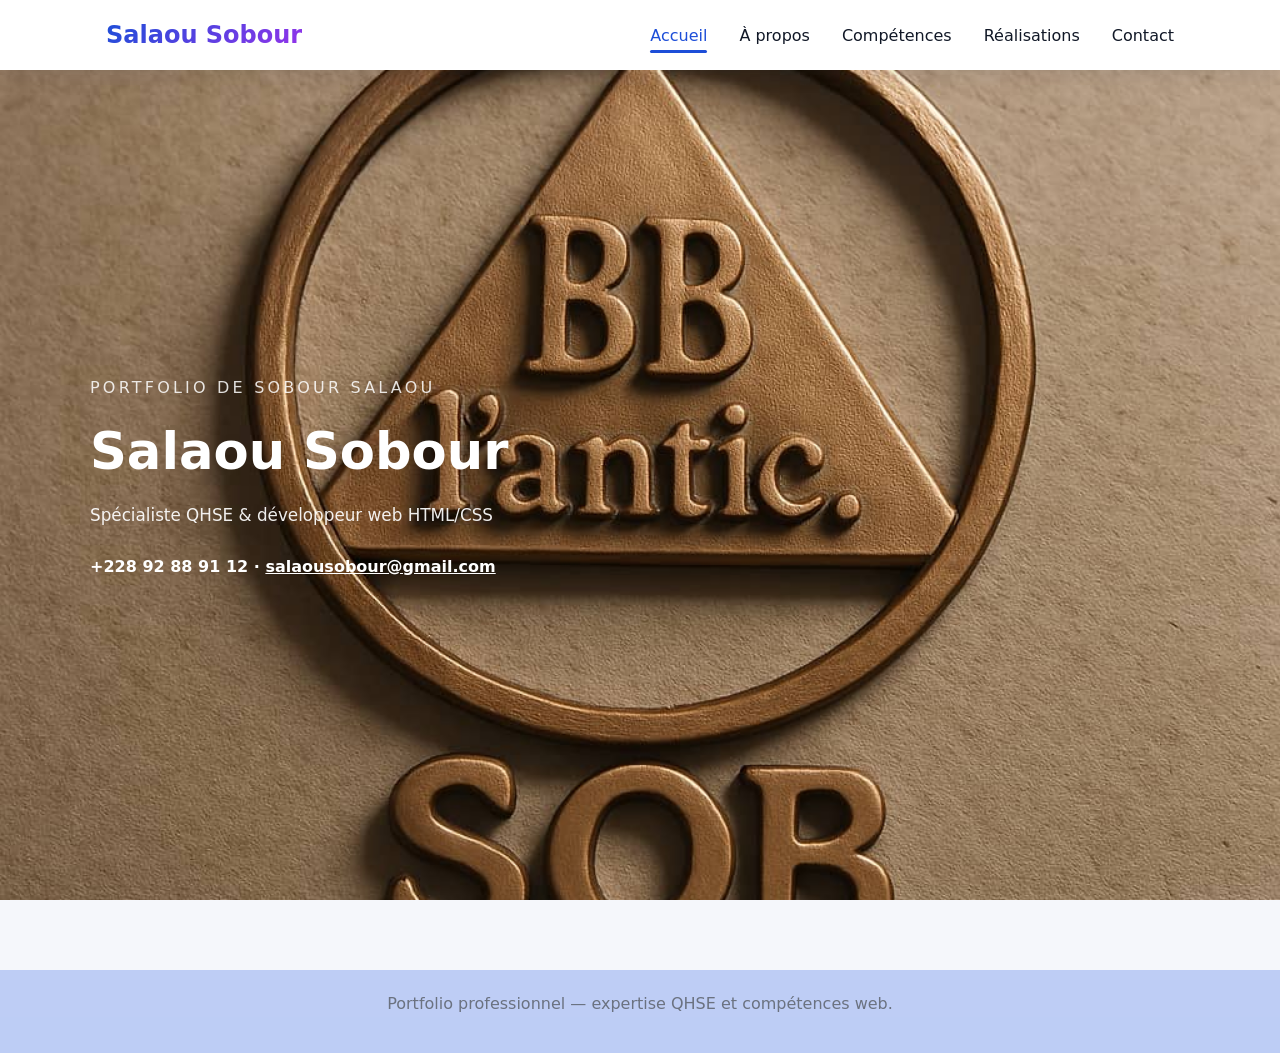
==== index.html @ 7a270313 "Add files via upload" ====
﻿<!DOCTYPE html>
<html lang="fr">
<head>
    <meta charset="UTF-8">
    <meta name="viewport" content="width=device-width, initial-scale=1.0">
    <title>Portfolio de Salaou Sobour</title>
    <link rel="stylesheet" href="styles.css">
</head>
<body>
    <nav class="navbar">
        <div class="nav-container">
            <div class="logo">Salaou Sobour</div>
            <button class="menu-toggle" id="menuToggle">
                <span></span>
                <span></span>
                <span></span>
            </button>
            <ul class="nav-menu" id="navMenu">
                <li><a href="#" data-page="home" class="nav-link active">Accueil</a></li>
                <li><a href="#" data-page="about" class="nav-link">À propos</a></li>
                <li><a href="#" data-page="skills" class="nav-link">Compétences</a></li>
                <li><a href="#" data-page="projects" class="nav-link">Réalisations</a></li>
                <li><a href="#" data-page="contact" class="nav-link">Contact</a></li>
            </ul>
        </div>
    </nav>

    <div class="pages-container">
        <!-- Page Accueil -->
        <div class="page active" id="home-page">
            <header class="hero">
                <div class="container">
                    <p class="eyebrow">Portfolio de sobour salaou</p>
                    <h1>Salaou Sobour</h1>
                    <p class="subtitle">Spécialiste QHSE & développeur web HTML/CSS</p>
                    <p class="contact">+228 92 88 91 12 · <a href="mailto:salaousobour@gmail.com">salaousobour@gmail.com</a></p>
                </div>
            </header>
        </div>

        <!-- Page À propos -->
        <div class="page" id="about-page">
            <div class="container page-content">
                <h2>À propos</h2>
                <p>Professionnel orienté QHSE avec une expertise en systèmes de management ISO 9001, 14001 et 45001, et des compétences en création de pages web en HTML/CSS. Je propose des solutions claires pour la gestion des risques, la sensibilisation et l'amélioration continue.</p>
            </div>
        </div>

        <!-- Page Compétences -->
        <div class="page" id="skills-page">
            <div class="container page-content">
                <h2>Compétences clés</h2>
            <div class="grid">
                <div class="card">
                    <h3>QHSE</h3>
                    <ul>
                        <li>Analyse des risques professionnels</li>
                        <li>Systèmes de management QHSE</li>
                        <li>Sensibilisation et formation</li>
                        <li>Amélioration continue (PDCA)</li>
                    </ul>
                </div>
                <div class="card">
                    <h3>Normes ISO</h3>
                    <ul>
                        <li>ISO 9001</li>
                        <li>ISO 14001</li>
                        <li>ISO 45001</li>
                    </ul>
                </div>
                <div class="card">
                    <h3>Technique</h3>
                    <ul>
                        <li>HTML et CSS</li>
                        <li>Microsoft Word, Excel, PowerPoint</li>
                        <li>RStudio</li>
                    </ul>
                </div>
            </div>
            </div>
        </div>

        <!-- Page Réalisations -->
        <div class="page" id="projects-page">
            <div class="container page-content">
                <h2>Réalisations</h2>
            <div class="project">
                <h3>Étude d'analyse des risques QHSE</h3>
                <p>Identification et évaluation des risques professionnels pour renforcer la prévention et améliorer la sécurité en entreprise.</p>
            </div>
            <div class="project">
                <h3>Démarche d'amélioration continue</h3>
                <p>Participation à la mise en œuvre du cycle PDCA pour suivre les actions correctives et optimiser les processus QHSE.</p>
            </div>
            <div class="project">
                <h3>Présentation professionnelle</h3>
                <p>Création d'un support visuel structuré et professionnel pour des rapports QHSE, des bilans et des études de conformité.</p>
            </div>
            </div>
        </div>

        <!-- Page Contact -->
        <div class="page" id="contact-page">
            <div class="container page-content">
                <h2>Contact</h2>
                <p>Disponible pour des missions QHSE, des projets web, des recrutements ou des collaborations freelance.</p>
                <div class="contact-card">
                    <p><strong>Téléphone :</strong> <a href="tel:+22892889112">+228 92 88 91 12</a></p>
                    <p><strong>Email :</strong> <a href="mailto:salaousobour@gmail.com">salaousobour@gmail.com</a></p>
                </div>
            </div>
        </div>
    </div>

    <footer class="footer">
        <p>Portfolio professionnel — expertise QHSE et compétences web.</p>
    </footer>
    
    <script src="spript.js"></script>
</body>
</html>
---- styles.css ----
﻿:root {
    color-scheme: light;
    font-family: Inter, system-ui, -apple-system, BlinkMacSystemFont, "Segoe UI", sans-serif;
    background: #f5f7fb;
    color: #1f2937;
}
* {
    box-sizing: border-box;
}
body {
    margin: 0;
    line-height: 1.6;
    padding-top: 70px;
}
body, button, input, textarea {
    font: inherit;
}
.container {
    width: min(1100px, calc(100% - 2rem));
    margin: 0 auto;
    padding: 2rem 0;
}
/* Navbar */
.navbar {
    position: fixed;
    top: 0;
    left: 0;
    right: 0;
    background: white;
    box-shadow: 0 4px 20px rgba(15, 23, 42, 0.1);
    z-index: 1000;
    height: 70px;
}
.nav-container {
    display: flex;
    justify-content: space-between;
    align-items: center;
    height: 100%;
    width: min(1100px, calc(100% - 2rem));
    margin: 0 auto;
    padding: 0 1rem;
}
.logo {
    font-size: 1.5rem;
    font-weight: 700;
    background: linear-gradient(135deg, #1d4ed8 0%, #9333ea 100%);
    -webkit-background-clip: text;
    background-clip: text;
    -webkit-text-fill-color: transparent;
    cursor: pointer;
}
.nav-menu {
    display: flex;
    list-style: none;
    gap: 2rem;
    margin: 0;
    padding: 0;
}
.nav-link {
    text-decoration: none;
    color: #111827;
    font-weight: 500;
    transition: color 0.3s ease;
    position: relative;
}
.nav-link:hover,
.nav-link.active {
    color: #1d4ed8;
}
.nav-link.active::after {
    content: '';
    position: absolute;
    bottom: -8px;
    left: 0;
    right: 0;
    height: 3px;
    background: #1d4ed8;
    border-radius: 2px;
}
.menu-toggle {
    display: none;
    flex-direction: column;
    background: none;
    border: none;
    cursor: pointer;
    padding: 0;
    gap: 5px;
}
.menu-toggle span {
    width: 25px;
    height: 3px;
    background: #111827;
    border-radius: 2px;
    transition: 0.3s;
}
/* Pages Container */
.pages-container {
    position: relative;
    min-height: 100vh;
}
.page {
    display: none;
    opacity: 0;
    animation: fadeIn 0.6s ease-in-out;
}
.page.active {
    display: block;
    opacity: 1;
}
@keyframes fadeIn {
    from {
        opacity: 0;
        transform: translateY(20px);
    }
    to {
        opacity: 1;
        transform: translateY(0);
    }
}
.page-content {
    padding: 3rem 0;
}
.hero {
    color: white;
    padding: 4rem 0;
    min-height: calc(100vh - 70px);
    display: flex;
    align-items: center;
    background-image: url(img/logo\ 3d\ of\ sob.jpg);
    background-size: cover;
    background-position: center;
}
.hero .container {
    display: grid;
    gap: 1rem;
}
.eyebrow {
    text-transform: uppercase;
    letter-spacing: 0.2em;
    opacity: 0.85;
    margin: 0;
}
h1 {
    margin: 0.5rem 0;
    font-size: clamp(2.5rem, 4vw, 4rem);
}
.subtitle {
    max-width: 720px;
    margin: 0;
    font-size: 1.05rem;
    opacity: 0.92;
}
.contact {
    margin-top: 1rem;
    font-weight: 600;
}
a {
    color: inherit;
    text-decoration: underline;
}
section {
    margin-bottom: 3rem;
}
h2 {
    margin-bottom: 1rem;
    font-size: 1.8rem;
    color: #111827;
}
p {
    margin: 0 0 1rem;
}
.grid {
    display: grid;
    gap: 1.5rem;
    grid-template-columns: repeat(auto-fit, minmax(240px, 1fr));
}
.card, .project, .contact-card {
    background:linear-gradient(135deg, #1d4ed8 0%, #9333ea 100%);
    border-radius: 20px;
    padding: 1.6rem;
    box-shadow: 0 18px 50px rgba(15, 23, 42, 0.08);
}
.card h3, .project h3 {
    margin-top: 0;
    margin-bottom: 0.75rem;
    color: #111827;
}
.card ul {
    padding-left: 1.2rem;
    margin: 0;
}
.card li {
    margin-bottom: 0.7rem;
}
.project p {
    margin: 0;
}
.contact-card p {
    margin: 0.5rem 0;
}
.footer {
    padding: 1.5rem 0;
    text-align: center;
    color: #6b7280;
    background-color: #7e9cee77;
}
/* Responsive Menu */
@media (max-width: 720px) {
    .menu-toggle {
        display: flex;
    }
    .nav-menu {
        position: absolute;
        top: 70px;
        left: 0;
        right: 0;
        flex-direction: column;
        background: white;
        gap: 0;
        max-height: 0;
        overflow: hidden;
        transition: max-height 0.3s ease;
    }
    .nav-menu.active {
        max-height: 300px;
        box-shadow: 0 8px 20px rgba(15, 23, 42, 0.1);
    }
    .nav-menu li {
        border-bottom: 1px solid #f0f0f0;
    }
    .nav-menu li:last-child {
        border-bottom: none;
    }
    .nav-link {
        display: block;
        padding: 1rem;
    }
    .nav-link.active::after {
        bottom: 0;
    }
    .menu-toggle.active span:nth-child(1) {
        transform: rotate(45deg) translateY(12px);
    }
    .menu-toggle.active span:nth-child(2) {
        opacity: 0;
    }
    .menu-toggle.active span:nth-child(3) {
        transform: rotate(-45deg) translateY(-12px);
    }
    .hero {
        padding: 3rem 0;
    }
    .container {
        padding: 1.5rem 0;
    }
}
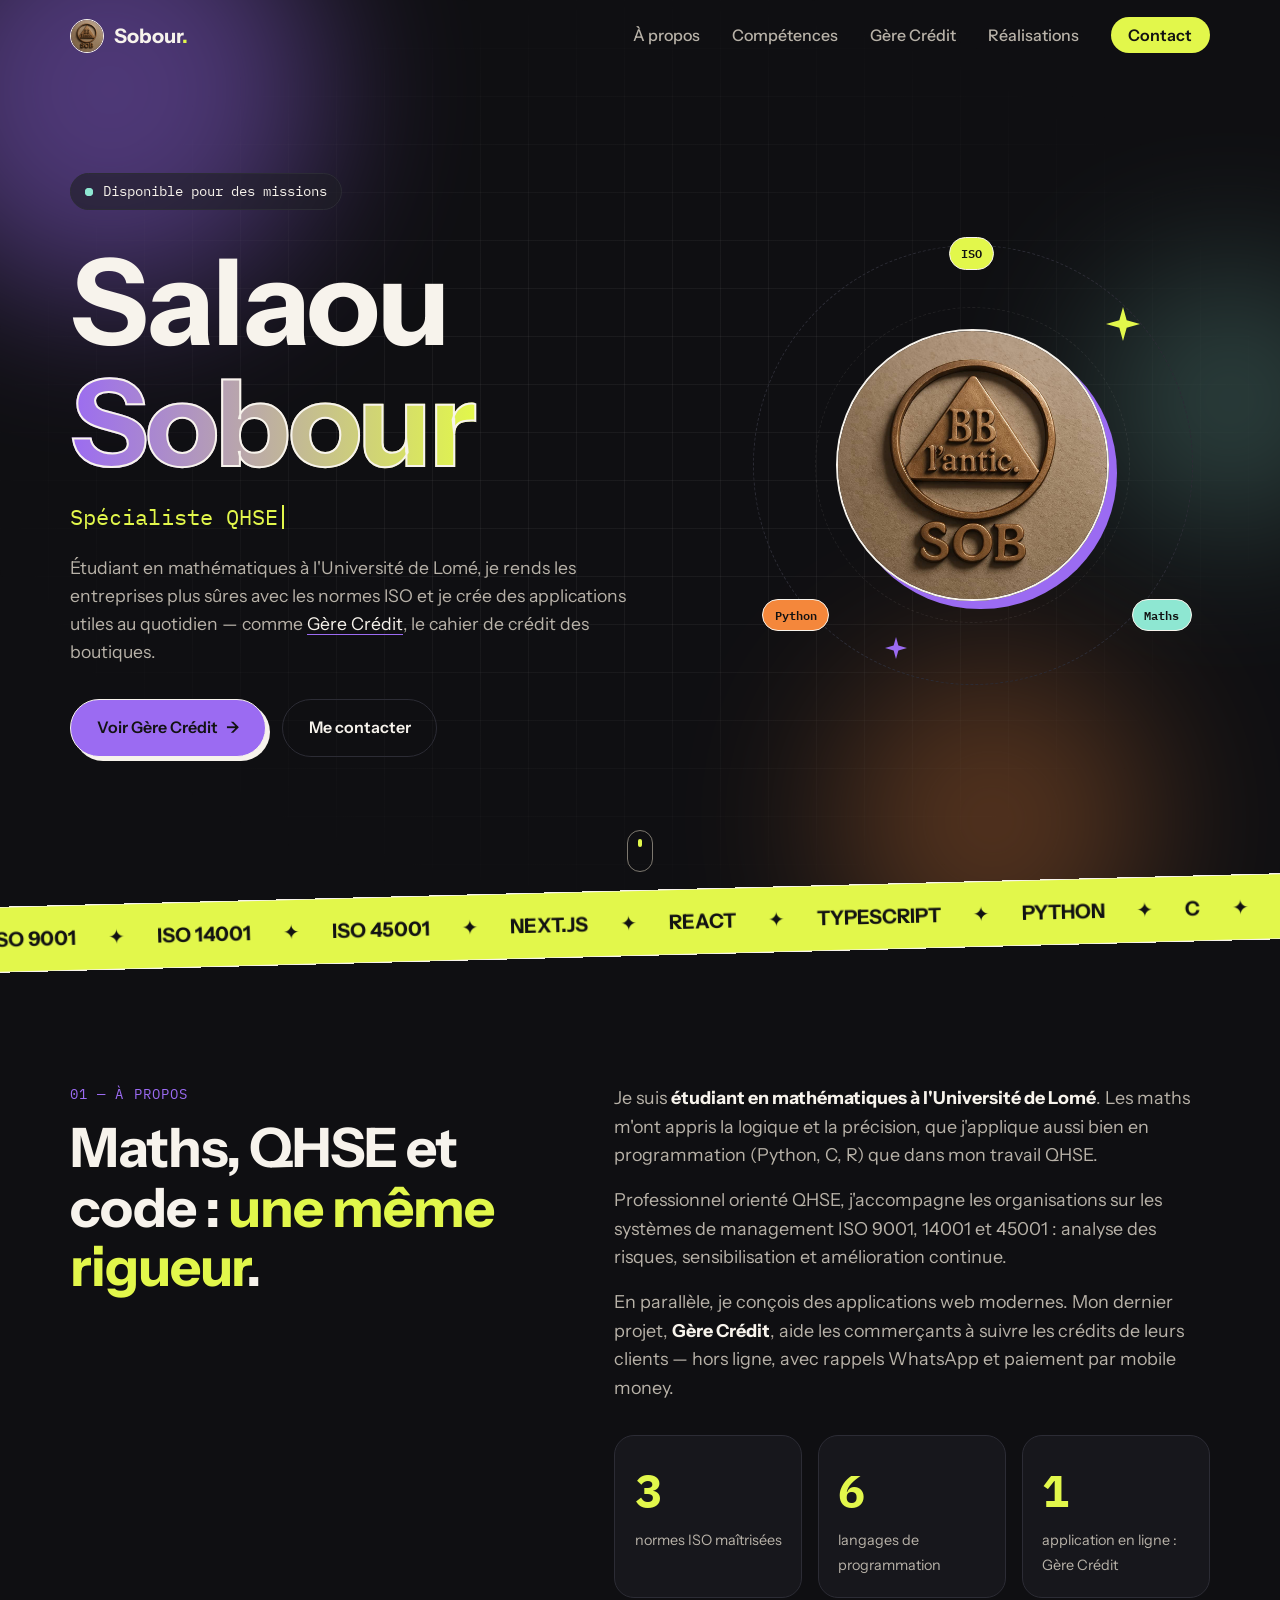
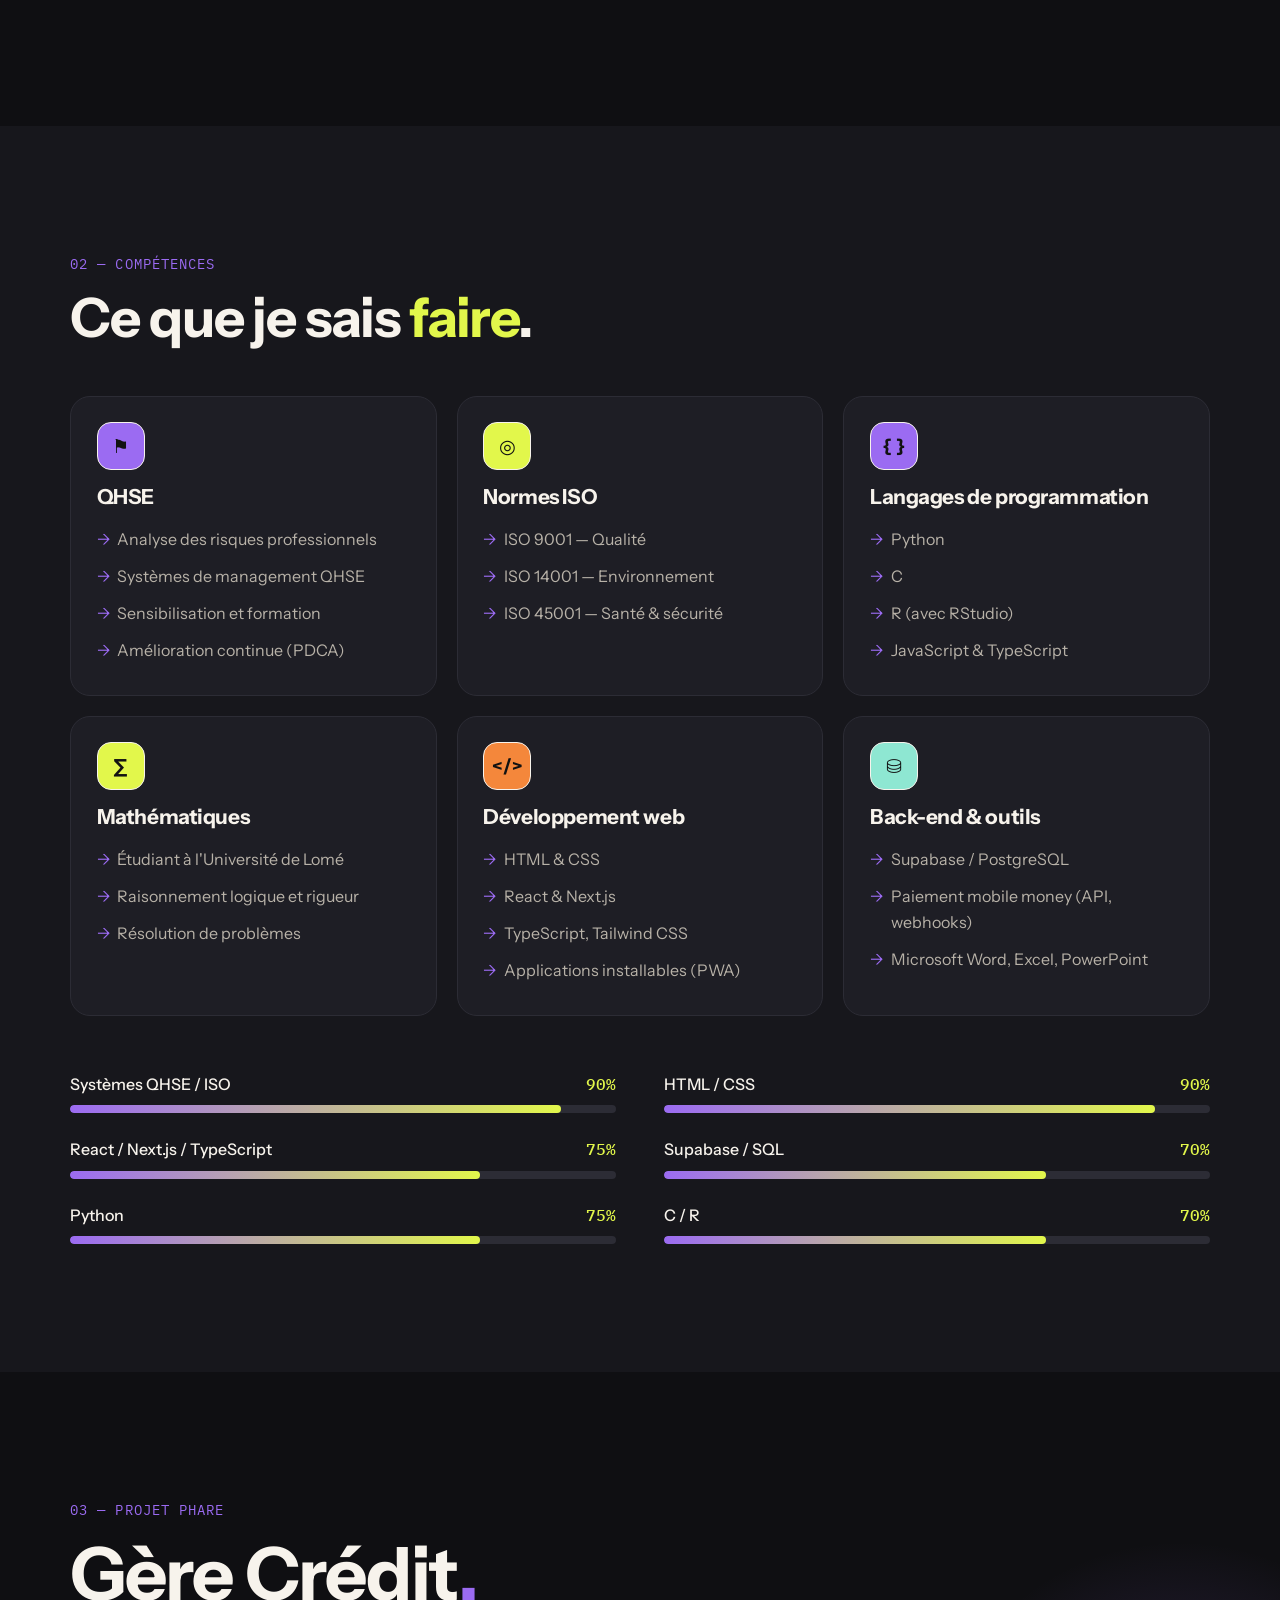
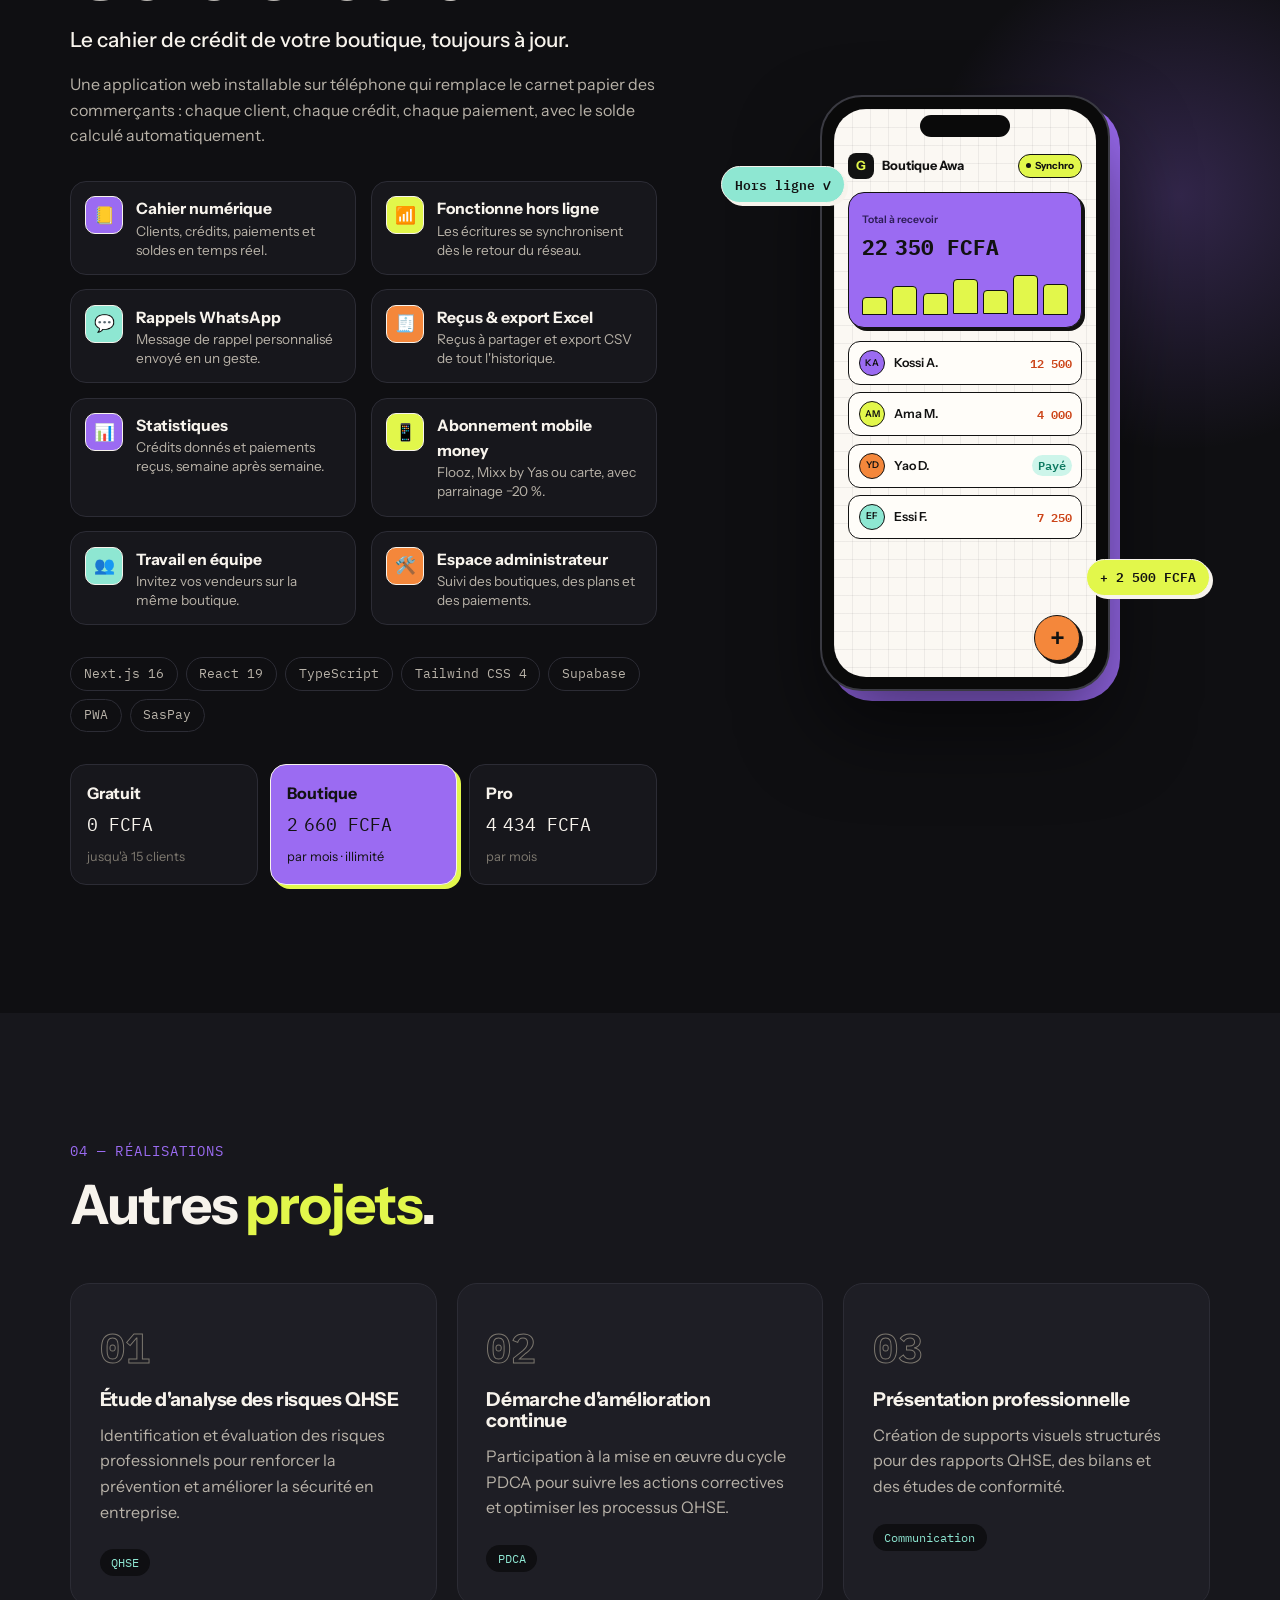
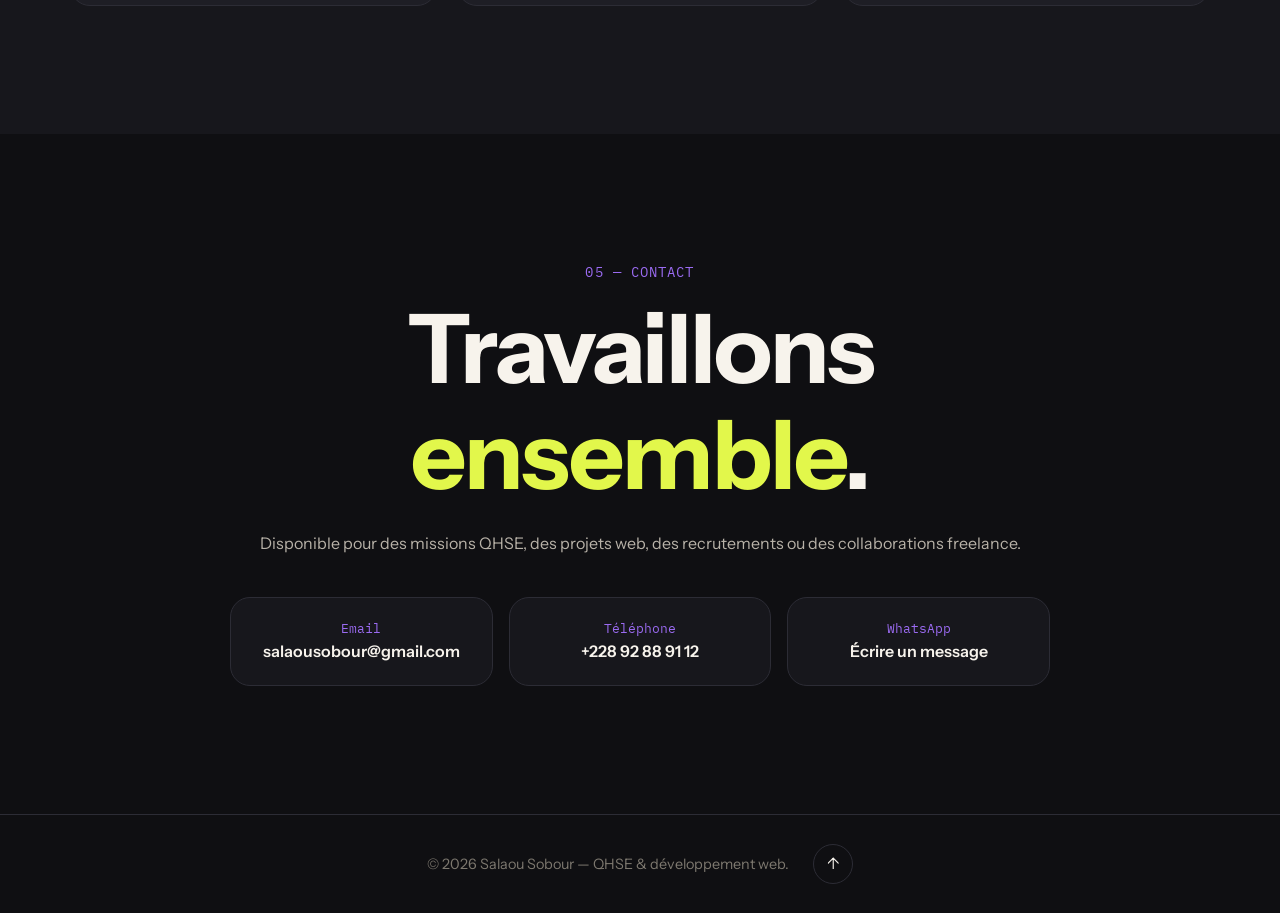
==== commit 85ecc4a5: "Nouveau portfolio animé : Gère Crédit, Python, C, R et études de mathématiques Co-Authored-By: Claud" ====
--- a/index.html
+++ b/index.html
@@ -1,121 +1,330 @@
-﻿<!DOCTYPE html>
+<!DOCTYPE html>
 <html lang="fr">
 <head>
-    <meta charset="UTF-8">
-    <meta name="viewport" content="width=device-width, initial-scale=1.0">
-    <title>Portfolio de Salaou Sobour</title>
-    <link rel="stylesheet" href="styles.css">
+  <meta charset="UTF-8">
+  <meta name="viewport" content="width=device-width, initial-scale=1.0">
+  <title>Salaou Sobour — QHSE & Développeur web</title>
+  <meta name="description" content="Portfolio de Salaou Sobour : étudiant en mathématiques à l'Université de Lomé, spécialiste QHSE et développeur (Python, C, R, web). Créateur de Gère Crédit, le cahier de crédit des boutiques.">
+  <meta name="theme-color" content="#121212">
+  <link rel="icon" href="img/logo-sob.jpg">
+  <link rel="preconnect" href="https://fonts.googleapis.com">
+  <link rel="preconnect" href="https://fonts.gstatic.com" crossorigin>
+  <link href="https://fonts.googleapis.com/css2?family=IBM+Plex+Mono:wght@400;500;600&family=Instrument+Sans:wght@400;500;600;700&display=swap" rel="stylesheet">
+  <link rel="stylesheet" href="styles.css">
 </head>
 <body>
-    <nav class="navbar">
-        <div class="nav-container">
-            <div class="logo">Salaou Sobour</div>
-            <button class="menu-toggle" id="menuToggle">
-                <span></span>
-                <span></span>
-                <span></span>
-            </button>
-            <ul class="nav-menu" id="navMenu">
-                <li><a href="#" data-page="home" class="nav-link active">Accueil</a></li>
-                <li><a href="#" data-page="about" class="nav-link">À propos</a></li>
-                <li><a href="#" data-page="skills" class="nav-link">Compétences</a></li>
-                <li><a href="#" data-page="projects" class="nav-link">Réalisations</a></li>
-                <li><a href="#" data-page="contact" class="nav-link">Contact</a></li>
-            </ul>
-        </div>
-    </nav>
-
-    <div class="pages-container">
-        <!-- Page Accueil -->
-        <div class="page active" id="home-page">
-            <header class="hero">
-                <div class="container">
-                    <p class="eyebrow">Portfolio de sobour salaou</p>
-                    <h1>Salaou Sobour</h1>
-                    <p class="subtitle">Spécialiste QHSE & développeur web HTML/CSS</p>
-                    <p class="contact">+228 92 88 91 12 · <a href="mailto:salaousobour@gmail.com">salaousobour@gmail.com</a></p>
+  <!-- Barre de progression de lecture -->
+  <div class="progress" id="progress"></div>
+  <!-- Halo qui suit la souris -->
+  <div class="cursor-glow" id="cursorGlow" aria-hidden="true"></div>
+
+  <nav class="navbar" id="navbar">
+    <div class="nav-container">
+      <a href="#accueil" class="logo">
+        <img src="img/logo-sob.jpg" alt="" width="34" height="34">
+        <span>Sobour<b>.</b></span>
+      </a>
+      <button class="menu-toggle" id="menuToggle" aria-label="Ouvrir le menu" aria-expanded="false">
+        <span></span><span></span><span></span>
+      </button>
+      <ul class="nav-menu" id="navMenu">
+        <li><a href="#apropos" class="nav-link">À propos</a></li>
+        <li><a href="#competences" class="nav-link">Compétences</a></li>
+        <li><a href="#gere-credit" class="nav-link">Gère Crédit</a></li>
+        <li><a href="#realisations" class="nav-link">Réalisations</a></li>
+        <li><a href="#contact" class="nav-link nav-cta">Contact</a></li>
+      </ul>
+    </div>
+  </nav>
+
+  <main>
+    <!-- ACCUEIL -->
+    <header class="hero" id="accueil">
+      <div class="blob blob-1" aria-hidden="true"></div>
+      <div class="blob blob-2" aria-hidden="true"></div>
+      <div class="blob blob-3" aria-hidden="true"></div>
+      <div class="grid-bg" aria-hidden="true"></div>
+
+      <div class="container hero-inner">
+        <div class="hero-text">
+          <p class="eyebrow reveal"><span class="dot"></span> Disponible pour des missions</p>
+          <h1 class="hero-title">
+            <span class="line"><span>Salaou</span></span>
+            <span class="line"><span class="outline">Sobour</span></span>
+          </h1>
+          <p class="hero-role reveal" style="--d: .5s">
+            <span class="typed" id="typed" aria-live="polite">Spécialiste QHSE</span><span class="caret" aria-hidden="true"></span>
+          </p>
+          <p class="hero-desc reveal" style="--d: .65s">
+            Étudiant en mathématiques à l'Université de Lomé, je rends les entreprises plus sûres avec les normes ISO
+            et je crée des applications utiles au quotidien — comme <a href="#gere-credit">Gère Crédit</a>, le cahier de crédit des boutiques.
+          </p>
+          <div class="hero-actions reveal" style="--d: .8s">
+            <a href="#gere-credit" class="btn btn-primary magnetic">Voir Gère Crédit <span aria-hidden="true">→</span></a>
+            <a href="#contact" class="btn btn-ghost magnetic">Me contacter</a>
+          </div>
+        </div>
+
+        <div class="hero-visual reveal" style="--d: .4s">
+          <div class="orbit" aria-hidden="true">
+            <span class="planet p1">ISO</span>
+            <span class="planet p2">Python</span>
+            <span class="planet p3">Maths</span>
+          </div>
+          <img class="avatar" src="img/logo-sob.jpg" alt="Logo SOB" width="260" height="260">
+          <svg class="star star-a" viewBox="0 0 24 24" aria-hidden="true"><path d="M12 0l2.6 9.4L24 12l-9.4 2.6L12 24l-2.6-9.4L0 12l9.4-2.6z"/></svg>
+          <svg class="star star-b" viewBox="0 0 24 24" aria-hidden="true"><path d="M12 0l2.6 9.4L24 12l-9.4 2.6L12 24l-2.6-9.4L0 12l9.4-2.6z"/></svg>
+        </div>
+      </div>
+
+      <a href="#apropos" class="scroll-hint" aria-label="Défiler vers le bas"><span></span></a>
+    </header>
+
+    <!-- BANDEAU DÉFILANT -->
+    <div class="marquee" aria-hidden="true">
+      <div class="marquee-track">
+        <span>ISO 9001</span><span>✦</span><span>ISO 14001</span><span>✦</span><span>ISO 45001</span><span>✦</span>
+        <span>Next.js</span><span>✦</span><span>React</span><span>✦</span><span>TypeScript</span><span>✦</span>
+        <span>Python</span><span>✦</span><span>C</span><span>✦</span><span>R</span><span>✦</span><span>Supabase</span><span>✦</span><span>Mathématiques</span><span>✦</span><span>PDCA</span><span>✦</span>
+        <span>ISO 9001</span><span>✦</span><span>ISO 14001</span><span>✦</span><span>ISO 45001</span><span>✦</span>
+        <span>Next.js</span><span>✦</span><span>React</span><span>✦</span><span>TypeScript</span><span>✦</span>
+        <span>Python</span><span>✦</span><span>C</span><span>✦</span><span>R</span><span>✦</span><span>Supabase</span><span>✦</span><span>Mathématiques</span><span>✦</span><span>PDCA</span><span>✦</span>
+      </div>
+    </div>
+
+    <!-- À PROPOS -->
+    <section class="section" id="apropos">
+      <div class="container about">
+        <div class="section-head reveal">
+          <p class="kicker">01 — À propos</p>
+          <h2>Maths, QHSE et code : <em>une même rigueur</em>.</h2>
+        </div>
+        <div class="about-body">
+          <p class="reveal">
+            Je suis <strong>étudiant en mathématiques à l'Université de Lomé</strong>. Les maths m'ont appris
+            la logique et la précision, que j'applique aussi bien en programmation (Python, C, R) que dans mon travail QHSE.
+          </p>
+          <p class="reveal" style="--d: .05s">
+            Professionnel orienté QHSE, j'accompagne les organisations sur les systèmes de management
+            ISO 9001, 14001 et 45001 : analyse des risques, sensibilisation et amélioration continue.
+          </p>
+          <p class="reveal" style="--d: .1s">
+            En parallèle, je conçois des applications web modernes. Mon dernier projet,
+            <strong>Gère Crédit</strong>, aide les commerçants à suivre les crédits de leurs clients
+            — hors ligne, avec rappels WhatsApp et paiement par mobile money.
+          </p>
+          <div class="stats">
+            <div class="stat reveal"><span class="stat-num" data-count="3">0</span><span class="stat-label">normes ISO maîtrisées</span></div>
+            <div class="stat reveal" style="--d: .1s"><span class="stat-num" data-count="6">0</span><span class="stat-label">langages de programmation</span></div>
+            <div class="stat reveal" style="--d: .2s"><span class="stat-num" data-count="1">0</span><span class="stat-label">application en ligne : Gère Crédit</span></div>
+          </div>
+        </div>
+      </div>
+    </section>
+
+    <!-- COMPÉTENCES -->
+    <section class="section section-alt" id="competences">
+      <div class="container">
+        <div class="section-head reveal">
+          <p class="kicker">02 — Compétences</p>
+          <h2>Ce que je sais <em>faire</em>.</h2>
+        </div>
+
+        <div class="skills-grid">
+          <article class="card tilt reveal">
+            <div class="card-icon c-violet">⚑</div>
+            <h3>QHSE</h3>
+            <ul>
+              <li>Analyse des risques professionnels</li>
+              <li>Systèmes de management QHSE</li>
+              <li>Sensibilisation et formation</li>
+              <li>Amélioration continue (PDCA)</li>
+            </ul>
+          </article>
+          <article class="card tilt reveal" style="--d: .1s">
+            <div class="card-icon c-lime">◎</div>
+            <h3>Normes ISO</h3>
+            <ul>
+              <li>ISO 9001 — Qualité</li>
+              <li>ISO 14001 — Environnement</li>
+              <li>ISO 45001 — Santé &amp; sécurité</li>
+            </ul>
+          </article>
+          <article class="card tilt reveal" style="--d: .2s">
+            <div class="card-icon c-violet">{ }</div>
+            <h3>Langages de programmation</h3>
+            <ul>
+              <li>Python</li>
+              <li>C</li>
+              <li>R (avec RStudio)</li>
+              <li>JavaScript &amp; TypeScript</li>
+            </ul>
+          </article>
+          <article class="card tilt reveal" style="--d: .3s">
+            <div class="card-icon c-lime">∑</div>
+            <h3>Mathématiques</h3>
+            <ul>
+              <li>Étudiant à l'Université de Lomé</li>
+              <li>Raisonnement logique et rigueur</li>
+              <li>Résolution de problèmes</li>
+            </ul>
+          </article>
+          <article class="card tilt reveal">
+            <div class="card-icon c-orange">&lt;/&gt;</div>
+            <h3>Développement web</h3>
+            <ul>
+              <li>HTML &amp; CSS</li>
+              <li>React &amp; Next.js</li>
+              <li>TypeScript, Tailwind CSS</li>
+              <li>Applications installables (PWA)</li>
+            </ul>
+          </article>
+          <article class="card tilt reveal" style="--d: .1s">
+            <div class="card-icon c-mint">⛁</div>
+            <h3>Back-end &amp; outils</h3>
+            <ul>
+              <li>Supabase / PostgreSQL</li>
+              <li>Paiement mobile money (API, webhooks)</li>
+              <li>Microsoft Word, Excel, PowerPoint</li>
+            </ul>
+          </article>
+        </div>
+
+        <div class="bars">
+          <div class="bar reveal"><div class="bar-top"><span>Systèmes QHSE / ISO</span><span>90%</span></div><div class="bar-track"><div class="bar-fill" style="--v: 90%"></div></div></div>
+          <div class="bar reveal"><div class="bar-top"><span>HTML / CSS</span><span>90%</span></div><div class="bar-track"><div class="bar-fill" style="--v: 90%"></div></div></div>
+          <div class="bar reveal"><div class="bar-top"><span>React / Next.js / TypeScript</span><span>75%</span></div><div class="bar-track"><div class="bar-fill" style="--v: 75%"></div></div></div>
+          <div class="bar reveal"><div class="bar-top"><span>Supabase / SQL</span><span>70%</span></div><div class="bar-track"><div class="bar-fill" style="--v: 70%"></div></div></div>
+          <div class="bar reveal"><div class="bar-top"><span>Python</span><span>75%</span></div><div class="bar-track"><div class="bar-fill" style="--v: 75%"></div></div></div>
+          <div class="bar reveal"><div class="bar-top"><span>C / R</span><span>70%</span></div><div class="bar-track"><div class="bar-fill" style="--v: 70%"></div></div></div>
+        </div>
+      </div>
+    </section>
+
+    <!-- GÈRE CRÉDIT -->
+    <section class="section gc" id="gere-credit">
+      <div class="container gc-inner">
+        <div class="gc-text">
+          <p class="kicker reveal">03 — Projet phare</p>
+          <h2 class="reveal">Gère Crédit<span class="gc-dot">.</span></h2>
+          <p class="gc-tagline reveal">Le cahier de crédit de votre boutique, toujours à jour.</p>
+          <p class="reveal">
+            Une application web installable sur téléphone qui remplace le carnet papier des commerçants :
+            chaque client, chaque crédit, chaque paiement, avec le solde calculé automatiquement.
+          </p>
+
+          <ul class="features">
+            <li class="feature reveal"><span class="f-ic c-violet">📒</span><div><b>Cahier numérique</b><small>Clients, crédits, paiements et soldes en temps réel.</small></div></li>
+            <li class="feature reveal" style="--d: .05s"><span class="f-ic c-lime">📶</span><div><b>Fonctionne hors ligne</b><small>Les écritures se synchronisent dès le retour du réseau.</small></div></li>
+            <li class="feature reveal" style="--d: .1s"><span class="f-ic c-mint">💬</span><div><b>Rappels WhatsApp</b><small>Message de rappel personnalisé envoyé en un geste.</small></div></li>
+            <li class="feature reveal" style="--d: .15s"><span class="f-ic c-orange">🧾</span><div><b>Reçus &amp; export Excel</b><small>Reçus à partager et export CSV de tout l'historique.</small></div></li>
+            <li class="feature reveal" style="--d: .2s"><span class="f-ic c-violet">📊</span><div><b>Statistiques</b><small>Crédits donnés et paiements reçus, semaine après semaine.</small></div></li>
+            <li class="feature reveal" style="--d: .25s"><span class="f-ic c-lime">📱</span><div><b>Abonnement mobile money</b><small>Flooz, Mixx by Yas ou carte, avec parrainage −20 %.</small></div></li>
+            <li class="feature reveal" style="--d: .3s"><span class="f-ic c-mint">👥</span><div><b>Travail en équipe</b><small>Invitez vos vendeurs sur la même boutique.</small></div></li>
+            <li class="feature reveal" style="--d: .35s"><span class="f-ic c-orange">🛠️</span><div><b>Espace administrateur</b><small>Suivi des boutiques, des plans et des paiements.</small></div></li>
+          </ul>
+
+          <div class="stack reveal">
+            <span>Next.js 16</span><span>React 19</span><span>TypeScript</span><span>Tailwind CSS 4</span><span>Supabase</span><span>PWA</span><span>SasPay</span>
+          </div>
+
+          <div class="plans reveal">
+            <div class="plan"><b>Gratuit</b><span>0 FCFA</span><small>jusqu'à 15 clients</small></div>
+            <div class="plan plan-hl"><b>Boutique</b><span><i data-count="3000">0</i> FCFA</span><small>par mois · illimité</small></div>
+            <div class="plan"><b>Pro</b><span><i data-count="5000">0</i> FCFA</span><small>par mois</small></div>
+          </div>
+        </div>
+
+        <!-- Maquette de téléphone animée -->
+        <div class="phone-wrap reveal" style="--d: .2s">
+          <div class="phone tilt">
+            <div class="notch"></div>
+            <div class="screen">
+              <div class="app-head">
+                <span class="app-logo">G</span>
+                <span class="app-title">Boutique Awa</span>
+                <span class="sync"><i></i> Synchro</span>
+              </div>
+              <div class="balance-card">
+                <small>Total à recevoir</small>
+                <strong><span id="phoneTotal">0</span> FCFA</strong>
+                <div class="mini-chart">
+                  <span style="--h: 40%"></span><span style="--h: 65%"></span><span style="--h: 50%"></span>
+                  <span style="--h: 80%"></span><span style="--h: 55%"></span><span style="--h: 90%"></span><span style="--h: 70%"></span>
                 </div>
-            </header>
-        </div>
-
-        <!-- Page À propos -->
-        <div class="page" id="about-page">
-            <div class="container page-content">
-                <h2>À propos</h2>
-                <p>Professionnel orienté QHSE avec une expertise en systèmes de management ISO 9001, 14001 et 45001, et des compétences en création de pages web en HTML/CSS. Je propose des solutions claires pour la gestion des risques, la sensibilisation et l'amélioration continue.</p>
+              </div>
+              <ul class="clients">
+                <li><span class="av" style="--c: var(--violet)">KA</span><span class="nm">Kossi A.</span><span class="amt debt">12 500</span></li>
+                <li><span class="av" style="--c: var(--lime)">AM</span><span class="nm">Ama M.</span><span class="amt debt">4 000</span></li>
+                <li><span class="av" style="--c: var(--orange)">YD</span><span class="nm">Yao D.</span><span class="amt paid">Payé</span></li>
+                <li><span class="av" style="--c: var(--mint)">EF</span><span class="nm">Essi F.</span><span class="amt debt">7 250</span></li>
+              </ul>
+              <div class="toast-wa">💬 Rappel envoyé à Kossi</div>
+              <button class="fab" tabindex="-1" aria-hidden="true">+</button>
             </div>
-        </div>
-
-        <!-- Page Compétences -->
-        <div class="page" id="skills-page">
-            <div class="container page-content">
-                <h2>Compétences clés</h2>
-            <div class="grid">
-                <div class="card">
-                    <h3>QHSE</h3>
-                    <ul>
-                        <li>Analyse des risques professionnels</li>
-                        <li>Systèmes de management QHSE</li>
-                        <li>Sensibilisation et formation</li>
-                        <li>Amélioration continue (PDCA)</li>
-                    </ul>
-                </div>
-                <div class="card">
-                    <h3>Normes ISO</h3>
-                    <ul>
-                        <li>ISO 9001</li>
-                        <li>ISO 14001</li>
-                        <li>ISO 45001</li>
-                    </ul>
-                </div>
-                <div class="card">
-                    <h3>Technique</h3>
-                    <ul>
-                        <li>HTML et CSS</li>
-                        <li>Microsoft Word, Excel, PowerPoint</li>
-                        <li>RStudio</li>
-                    </ul>
-                </div>
-            </div>
-            </div>
-        </div>
-
-        <!-- Page Réalisations -->
-        <div class="page" id="projects-page">
-            <div class="container page-content">
-                <h2>Réalisations</h2>
-            <div class="project">
-                <h3>Étude d'analyse des risques QHSE</h3>
-                <p>Identification et évaluation des risques professionnels pour renforcer la prévention et améliorer la sécurité en entreprise.</p>
-            </div>
-            <div class="project">
-                <h3>Démarche d'amélioration continue</h3>
-                <p>Participation à la mise en œuvre du cycle PDCA pour suivre les actions correctives et optimiser les processus QHSE.</p>
-            </div>
-            <div class="project">
-                <h3>Présentation professionnelle</h3>
-                <p>Création d'un support visuel structuré et professionnel pour des rapports QHSE, des bilans et des études de conformité.</p>
-            </div>
-            </div>
-        </div>
-
-        <!-- Page Contact -->
-        <div class="page" id="contact-page">
-            <div class="container page-content">
-                <h2>Contact</h2>
-                <p>Disponible pour des missions QHSE, des projets web, des recrutements ou des collaborations freelance.</p>
-                <div class="contact-card">
-                    <p><strong>Téléphone :</strong> <a href="tel:+22892889112">+228 92 88 91 12</a></p>
-                    <p><strong>Email :</strong> <a href="mailto:salaousobour@gmail.com">salaousobour@gmail.com</a></p>
-                </div>
-            </div>
-        </div>
-    </div>
-
-    <footer class="footer">
-        <p>Portfolio professionnel — expertise QHSE et compétences web.</p>
-    </footer>
-    
-    <script src="spript.js"></script>
+          </div>
+          <span class="tag tag-1">Hors ligne ✓</span>
+          <span class="tag tag-2">+ 2 500 FCFA</span>
+        </div>
+      </div>
+    </section>
+
+    <!-- RÉALISATIONS -->
+    <section class="section section-alt" id="realisations">
+      <div class="container">
+        <div class="section-head reveal">
+          <p class="kicker">04 — Réalisations</p>
+          <h2>Autres <em>projets</em>.</h2>
+        </div>
+        <div class="projects">
+          <article class="project tilt reveal">
+            <span class="project-num">01</span>
+            <h3>Étude d'analyse des risques QHSE</h3>
+            <p>Identification et évaluation des risques professionnels pour renforcer la prévention et améliorer la sécurité en entreprise.</p>
+            <span class="project-tag">QHSE</span>
+          </article>
+          <article class="project tilt reveal" style="--d: .1s">
+            <span class="project-num">02</span>
+            <h3>Démarche d'amélioration continue</h3>
+            <p>Participation à la mise en œuvre du cycle PDCA pour suivre les actions correctives et optimiser les processus QHSE.</p>
+            <span class="project-tag">PDCA</span>
+          </article>
+          <article class="project tilt reveal" style="--d: .2s">
+            <span class="project-num">03</span>
+            <h3>Présentation professionnelle</h3>
+            <p>Création de supports visuels structurés pour des rapports QHSE, des bilans et des études de conformité.</p>
+            <span class="project-tag">Communication</span>
+          </article>
+        </div>
+      </div>
+    </section>
+
+    <!-- CONTACT -->
+    <section class="section contact" id="contact">
+      <div class="container contact-inner">
+        <p class="kicker reveal">05 — Contact</p>
+        <h2 class="contact-title reveal">Travaillons <em>ensemble</em>.</h2>
+        <p class="reveal">Disponible pour des missions QHSE, des projets web, des recrutements ou des collaborations freelance.</p>
+        <div class="contact-links reveal">
+          <a class="contact-card magnetic" href="mailto:salaousobour@gmail.com">
+            <small>Email</small><span>salaousobour@gmail.com</span>
+          </a>
+          <a class="contact-card magnetic" href="tel:+22892889112">
+            <small>Téléphone</small><span>+228 92 88 91 12</span>
+          </a>
+          <a class="contact-card magnetic" href="https://wa.me/22892889112" target="_blank" rel="noopener">
+            <small>WhatsApp</small><span>Écrire un message</span>
+          </a>
+        </div>
+      </div>
+    </section>
+  </main>
+
+  <footer class="footer">
+    <p>© <span id="year"></span> Salaou Sobour — QHSE &amp; développement web.</p>
+    <a href="#accueil" class="to-top" aria-label="Revenir en haut">↑</a>
+  </footer>
+
+  <script src="script.js"></script>
 </body>
 </html>
--- a/styles.css
+++ b/styles.css
@@ -1,257 +1,507 @@
-﻿:root {
-    color-scheme: light;
-    font-family: Inter, system-ui, -apple-system, BlinkMacSystemFont, "Segoe UI", sans-serif;
-    background: #f5f7fb;
-    color: #1f2937;
-}
-* {
-    box-sizing: border-box;
-}
+/*
+ * Portfolio de Salaou Sobour
+ * Palette reprise de Gère Crédit : violet, citron, orange, menthe,
+ * posés sur un fond encre. Toutes les couleurs passent par ces variables.
+ */
+:root {
+  --bg: #0f0f12;
+  --bg-2: #17171c;
+  --surface: #1e1e25;
+  --ink: #f7f3ec;
+  --ink-2: #b8b2a8;
+  --ink-3: #7d786f;
+  --line: #2c2c35;
+
+  --violet: #9b6bf2;
+  --lime: #e2f74b;
+  --orange: #f4873b;
+  --mint: #8ee7d2;
+  --on-color: #121212;
+
+  --radius: 20px;
+  --ease: cubic-bezier(.2, .8, .2, 1);
+  --font-sans: "Instrument Sans", system-ui, -apple-system, "Segoe UI", sans-serif;
+  --font-mono: "IBM Plex Mono", ui-monospace, monospace;
+  color-scheme: dark;
+}
+
+* { box-sizing: border-box; }
+html { scroll-behavior: smooth; scroll-padding-top: 80px; overflow-x: clip; }
 body {
-    margin: 0;
-    line-height: 1.6;
-    padding-top: 70px;
-}
-body, button, input, textarea {
-    font: inherit;
-}
-.container {
-    width: min(1100px, calc(100% - 2rem));
-    margin: 0 auto;
-    padding: 2rem 0;
-}
-/* Navbar */
+  margin: 0;
+  background: var(--bg);
+  color: var(--ink);
+  font-family: var(--font-sans);
+  line-height: 1.6;
+  -webkit-font-smoothing: antialiased;
+  overflow-x: clip;
+}
+img { max-width: 100%; display: block; }
+a { color: inherit; }
+::selection { background: var(--lime); color: var(--on-color); }
+:focus-visible { outline: 2px solid var(--lime); outline-offset: 3px; border-radius: 6px; }
+
+.container { width: min(1140px, calc(100% - 2rem)); margin: 0 auto; }
+.section { padding: clamp(4.5rem, 10vw, 8rem) 0; position: relative; }
+.section-alt { background: var(--bg-2); }
+
+h1, h2, h3 { line-height: 1.1; letter-spacing: -0.02em; margin: 0; }
+h2 { font-size: clamp(2rem, 5vw, 3.4rem); margin-bottom: 1.5rem; }
+h2 em { font-style: normal; color: var(--lime); }
+p { margin: 0 0 1rem; color: var(--ink-2); }
+.kicker {
+  font-family: var(--font-mono);
+  font-size: .85rem;
+  color: var(--violet);
+  letter-spacing: .08em;
+  text-transform: uppercase;
+  margin-bottom: .75rem;
+}
+.section-head { margin-bottom: 3rem; }
+
+/* ---------- Barre de progression + halo ---------- */
+.progress {
+  position: fixed; top: 0; left: 0; height: 3px; width: 100%;
+  background: linear-gradient(90deg, var(--violet), var(--lime), var(--orange));
+  transform-origin: 0 50%; transform: scaleX(0);
+  z-index: 1100;
+}
+.cursor-glow {
+  position: fixed; top: 0; left: 0; width: 420px; height: 420px;
+  margin: -210px 0 0 -210px;
+  border-radius: 50%;
+  background: radial-gradient(circle, rgba(155, 107, 242, .16), transparent 65%);
+  pointer-events: none; z-index: 0;
+  transform: translate(-999px, -999px);
+  transition: opacity .3s;
+}
+@media (hover: none) { .cursor-glow { display: none; } }
+
+/* ---------- Navigation ---------- */
 .navbar {
-    position: fixed;
-    top: 0;
-    left: 0;
-    right: 0;
-    background: white;
-    box-shadow: 0 4px 20px rgba(15, 23, 42, 0.1);
-    z-index: 1000;
-    height: 70px;
-}
+  position: fixed; inset: 0 0 auto 0; height: 72px; z-index: 1000;
+  transition: background .3s, backdrop-filter .3s, border-color .3s, transform .4s var(--ease);
+  border-bottom: 1px solid transparent;
+}
+.navbar.scrolled {
+  background: rgba(15, 15, 18, .72);
+  backdrop-filter: blur(14px);
+  -webkit-backdrop-filter: blur(14px);
+  border-color: var(--line);
+}
+.navbar.hidden { transform: translateY(-100%); }
 .nav-container {
-    display: flex;
-    justify-content: space-between;
-    align-items: center;
-    height: 100%;
-    width: min(1100px, calc(100% - 2rem));
-    margin: 0 auto;
-    padding: 0 1rem;
-}
-.logo {
-    font-size: 1.5rem;
-    font-weight: 700;
-    background: linear-gradient(135deg, #1d4ed8 0%, #9333ea 100%);
-    -webkit-background-clip: text;
-    background-clip: text;
-    -webkit-text-fill-color: transparent;
-    cursor: pointer;
-}
-.nav-menu {
-    display: flex;
-    list-style: none;
-    gap: 2rem;
-    margin: 0;
-    padding: 0;
-}
+  width: min(1140px, calc(100% - 2rem)); margin: 0 auto; height: 100%;
+  display: flex; align-items: center; justify-content: space-between;
+}
+.logo { display: flex; align-items: center; gap: .6rem; text-decoration: none; font-weight: 700; font-size: 1.25rem; }
+.logo img { width: 34px; height: 34px; border-radius: 50%; border: 1.5px solid var(--ink); }
+.logo b { color: var(--lime); }
+.nav-menu { display: flex; gap: 2rem; list-style: none; margin: 0; padding: 0; align-items: center; }
 .nav-link {
-    text-decoration: none;
-    color: #111827;
-    font-weight: 500;
-    transition: color 0.3s ease;
-    position: relative;
-}
-.nav-link:hover,
-.nav-link.active {
-    color: #1d4ed8;
-}
-.nav-link.active::after {
-    content: '';
-    position: absolute;
-    bottom: -8px;
-    left: 0;
-    right: 0;
-    height: 3px;
-    background: #1d4ed8;
-    border-radius: 2px;
-}
+  text-decoration: none; font-weight: 500; color: var(--ink-2);
+  position: relative; transition: color .25s;
+}
+.nav-link::after {
+  content: ""; position: absolute; left: 0; right: 0; bottom: -6px; height: 2px;
+  background: var(--lime); transform: scaleX(0); transform-origin: right;
+  transition: transform .35s var(--ease);
+}
+.nav-link:hover, .nav-link.active { color: var(--ink); }
+.nav-link:hover::after, .nav-link.active::after { transform: scaleX(1); transform-origin: left; }
+.nav-cta {
+  padding: .5rem 1.1rem; border-radius: 999px; background: var(--lime); color: var(--on-color) !important;
+  font-weight: 600; transition: transform .25s var(--ease), box-shadow .25s;
+}
+.nav-cta::after { display: none; }
+.nav-cta:hover { transform: translateY(-2px); box-shadow: 0 8px 20px rgba(226, 247, 75, .25); }
+
 .menu-toggle {
-    display: none;
-    flex-direction: column;
-    background: none;
-    border: none;
-    cursor: pointer;
-    padding: 0;
-    gap: 5px;
-}
-.menu-toggle span {
-    width: 25px;
-    height: 3px;
-    background: #111827;
-    border-radius: 2px;
-    transition: 0.3s;
-}
-/* Pages Container */
-.pages-container {
-    position: relative;
-    min-height: 100vh;
-}
-.page {
-    display: none;
-    opacity: 0;
-    animation: fadeIn 0.6s ease-in-out;
-}
-.page.active {
-    display: block;
-    opacity: 1;
-}
-@keyframes fadeIn {
-    from {
-        opacity: 0;
-        transform: translateY(20px);
-    }
-    to {
-        opacity: 1;
-        transform: translateY(0);
-    }
-}
-.page-content {
-    padding: 3rem 0;
-}
+  display: none; flex-direction: column; gap: 5px; background: none; border: 0; cursor: pointer; padding: 8px;
+}
+.menu-toggle span { width: 24px; height: 2px; background: var(--ink); border-radius: 2px; transition: transform .3s, opacity .3s; }
+.menu-toggle.active span:nth-child(1) { transform: translateY(7px) rotate(45deg); }
+.menu-toggle.active span:nth-child(2) { opacity: 0; }
+.menu-toggle.active span:nth-child(3) { transform: translateY(-7px) rotate(-45deg); }
+
+/* ---------- Hero ---------- */
 .hero {
-    color: white;
-    padding: 4rem 0;
-    min-height: calc(100vh - 70px);
-    display: flex;
-    align-items: center;
-    background-image: url(img/logo\ 3d\ of\ sob.jpg);
-    background-size: cover;
-    background-position: center;
-}
-.hero .container {
-    display: grid;
-    gap: 1rem;
+  min-height: 100svh; display: flex; align-items: center; position: relative; overflow: hidden;
+  padding: 110px 0 80px;
+}
+.grid-bg {
+  position: absolute; inset: 0;
+  background-image:
+    linear-gradient(rgba(247, 243, 236, .05) 1px, transparent 1px),
+    linear-gradient(90deg, rgba(247, 243, 236, .05) 1px, transparent 1px);
+  background-size: 48px 48px;
+  mask-image: radial-gradient(ellipse at center, #000 30%, transparent 75%);
+  -webkit-mask-image: radial-gradient(ellipse at center, #000 30%, transparent 75%);
+}
+.blob {
+  position: absolute; border-radius: 50%; filter: blur(80px); opacity: .45;
+  animation: drift 18s ease-in-out infinite alternate;
+}
+.blob-1 { width: 420px; height: 420px; background: var(--violet); top: -120px; left: -100px; }
+.blob-2 { width: 320px; height: 320px; background: var(--orange); bottom: -80px; right: 10%; animation-delay: -6s; opacity: .3; }
+.blob-3 { width: 260px; height: 260px; background: var(--mint); top: 30%; right: -80px; animation-delay: -12s; opacity: .25; }
+@keyframes drift {
+  0%   { transform: translate(0, 0) scale(1); }
+  50%  { transform: translate(60px, 40px) scale(1.1); }
+  100% { transform: translate(-40px, 70px) scale(.95); }
+}
+
+.hero-inner {
+  position: relative; z-index: 1;
+  display: grid; grid-template-columns: 1.3fr 1fr; gap: 3rem; align-items: center;
 }
 .eyebrow {
-    text-transform: uppercase;
-    letter-spacing: 0.2em;
-    opacity: 0.85;
-    margin: 0;
-}
-h1 {
-    margin: 0.5rem 0;
-    font-size: clamp(2.5rem, 4vw, 4rem);
-}
-.subtitle {
-    max-width: 720px;
-    margin: 0;
-    font-size: 1.05rem;
-    opacity: 0.92;
-}
-.contact {
-    margin-top: 1rem;
-    font-weight: 600;
-}
-a {
-    color: inherit;
-    text-decoration: underline;
-}
-section {
-    margin-bottom: 3rem;
-}
-h2 {
-    margin-bottom: 1rem;
-    font-size: 1.8rem;
-    color: #111827;
-}
-p {
-    margin: 0 0 1rem;
-}
-.grid {
-    display: grid;
-    gap: 1.5rem;
-    grid-template-columns: repeat(auto-fit, minmax(240px, 1fr));
-}
-.card, .project, .contact-card {
-    background:linear-gradient(135deg, #1d4ed8 0%, #9333ea 100%);
-    border-radius: 20px;
-    padding: 1.6rem;
-    box-shadow: 0 18px 50px rgba(15, 23, 42, 0.08);
-}
-.card h3, .project h3 {
-    margin-top: 0;
-    margin-bottom: 0.75rem;
-    color: #111827;
-}
-.card ul {
-    padding-left: 1.2rem;
-    margin: 0;
-}
-.card li {
-    margin-bottom: 0.7rem;
-}
-.project p {
-    margin: 0;
-}
-.contact-card p {
-    margin: 0.5rem 0;
-}
+  display: inline-flex; align-items: center; gap: .6rem;
+  font-family: var(--font-mono); font-size: .85rem; color: var(--ink);
+  padding: .4rem .9rem; border: 1px solid var(--line); border-radius: 999px; background: rgba(30, 30, 37, .6);
+}
+.dot { width: 8px; height: 8px; border-radius: 50%; background: var(--mint); position: relative; }
+.dot::after {
+  content: ""; position: absolute; inset: 0; border-radius: 50%; background: var(--mint);
+  animation: ping 1.8s ease-out infinite;
+}
+@keyframes ping { to { transform: scale(3); opacity: 0; } }
+
+.hero-title { font-size: clamp(3.2rem, 11vw, 7.5rem); font-weight: 700; margin: 1.2rem 0 .8rem; line-height: .95; }
+.hero-title .line { display: block; overflow: hidden; padding-bottom: .06em; }
+.hero-title .line > span {
+  display: inline-block; transform: translateY(110%);
+  animation: rise 1s var(--ease) forwards;
+}
+.hero-title .line:nth-child(2) > span { animation-delay: .15s; }
+@keyframes rise { to { transform: translateY(0); } }
+.outline {
+  color: transparent;
+  -webkit-text-stroke: 2px var(--ink);
+  background: linear-gradient(90deg, var(--violet), var(--lime), var(--orange), var(--violet));
+  background-size: 300% 100%;
+  -webkit-background-clip: text; background-clip: text;
+  transition: color .4s;
+}
+.outline:hover { color: transparent; -webkit-text-stroke-color: transparent; animation: rise 1s var(--ease) forwards, shine 3s linear infinite; }
+@keyframes shine { to { background-position: 300% 0; } }
+
+.hero-role { font-family: var(--font-mono); font-size: clamp(1.05rem, 2.4vw, 1.35rem); color: var(--lime); margin-bottom: 1.2rem; min-height: 1.6em; }
+.caret { display: inline-block; width: 2px; height: 1.1em; background: var(--lime); margin-left: 4px; vertical-align: -0.15em; animation: blink 1s steps(1) infinite; }
+@keyframes blink { 50% { opacity: 0; } }
+.hero-desc { max-width: 560px; font-size: 1.1rem; }
+.hero-desc a { color: var(--ink); text-decoration-color: var(--violet); text-underline-offset: 4px; }
+.hero-actions { display: flex; flex-wrap: wrap; gap: 1rem; margin-top: 2rem; }
+
+.btn {
+  display: inline-flex; align-items: center; gap: .5rem; padding: .95rem 1.6rem; border-radius: 999px;
+  text-decoration: none; font-weight: 600; transition: transform .25s var(--ease), box-shadow .25s, background .25s;
+  will-change: transform;
+}
+.btn-primary { background: var(--violet); color: var(--on-color); border: 1.5px solid var(--ink); box-shadow: 4px 4px 0 var(--ink); }
+.btn-primary:hover { box-shadow: 6px 6px 0 var(--lime); }
+.btn-primary span { transition: transform .25s var(--ease); }
+.btn-primary:hover span { transform: translateX(4px); }
+.btn-ghost { border: 1.5px solid var(--line); color: var(--ink); }
+.btn-ghost:hover { border-color: var(--ink); background: rgba(247, 243, 236, .05); }
+
+.hero-visual { position: relative; display: grid; place-items: center; aspect-ratio: 1; max-width: 440px; justify-self: center; width: 100%; }
+.avatar {
+  width: 62%; height: auto; aspect-ratio: 1; object-fit: cover; border-radius: 50%;
+  border: 2px solid var(--ink); box-shadow: 8px 8px 0 var(--violet);
+  animation: float 6s ease-in-out infinite;
+}
+@keyframes float { 50% { transform: translateY(-14px); } }
+.orbit { position: absolute; inset: 0; border: 1px dashed var(--line); border-radius: 50%; animation: spin 30s linear infinite; }
+.orbit::before { content: ""; position: absolute; inset: 14%; border: 1px dashed rgba(247, 243, 236, .08); border-radius: 50%; }
+.planet {
+  position: absolute; font-family: var(--font-mono); font-size: .75rem; font-weight: 600; color: var(--on-color);
+  padding: .35rem .7rem; border-radius: 999px; border: 1.5px solid var(--ink);
+  animation: spin 30s linear infinite reverse;
+}
+.p1 { top: -2%; left: 50%; margin-left: -1.5rem; background: var(--lime); }
+.p2 { bottom: 12%; left: 2%; background: var(--orange); }
+.p3 { bottom: 12%; right: 0; background: var(--mint); }
+@keyframes spin { to { transform: rotate(360deg); } }
+.star { position: absolute; fill: var(--lime); animation: twinkle 2.8s ease-in-out infinite; }
+.star-a { width: 34px; top: 14%; right: 12%; }
+.star-b { width: 22px; bottom: 6%; left: 30%; fill: var(--violet); animation-delay: -1.4s; }
+@keyframes twinkle { 50% { transform: scale(.6) rotate(25deg); opacity: .6; } }
+
+.scroll-hint {
+  position: absolute; bottom: 28px; left: 50%; transform: translateX(-50%);
+  width: 26px; height: 42px; border: 1.5px solid var(--ink-3); border-radius: 14px; z-index: 1;
+}
+.scroll-hint span {
+  position: absolute; top: 8px; left: 50%; width: 4px; height: 8px; margin-left: -2px; border-radius: 2px;
+  background: var(--lime); animation: wheel 1.8s ease-in-out infinite;
+}
+@keyframes wheel { 0% { opacity: 0; transform: translateY(0); } 30% { opacity: 1; } 100% { opacity: 0; transform: translateY(14px); } }
+
+/* ---------- Bandeau défilant ---------- */
+.marquee {
+  overflow: hidden; background: var(--lime); color: var(--on-color);
+  border-block: 1.5px solid var(--ink); transform: rotate(-1.5deg); margin: -10px -10px 0;
+  position: relative; z-index: 2;
+}
+.marquee-track {
+  display: flex; gap: 2rem; width: max-content; padding: 1rem 0;
+  font-weight: 700; font-size: 1.25rem; text-transform: uppercase; white-space: nowrap;
+  animation: scroll-x 30s linear infinite;
+}
+.marquee:hover .marquee-track { animation-play-state: paused; }
+@keyframes scroll-x { to { transform: translateX(-50%); } }
+
+/* ---------- À propos ---------- */
+.about { display: grid; grid-template-columns: 1fr 1.2fr; gap: 3rem; }
+.about-body p { font-size: 1.12rem; }
+.about-body strong { color: var(--ink); }
+.stats { display: grid; grid-template-columns: repeat(3, 1fr); gap: 1rem; margin-top: 2rem; }
+.stat { padding: 1.2rem; border: 1px solid var(--line); border-radius: var(--radius); background: var(--bg-2); }
+.stat-num { display: block; font-size: clamp(2rem, 4vw, 2.8rem); font-weight: 700; color: var(--lime); font-family: var(--font-mono); }
+.stat-label { font-size: .9rem; color: var(--ink-2); }
+
+/* ---------- Compétences ---------- */
+.skills-grid { display: grid; grid-template-columns: repeat(3, 1fr); gap: 1.25rem; }
+@media (max-width: 900px) { .skills-grid { grid-template-columns: repeat(2, 1fr); } }
+@media (max-width: 560px) { .skills-grid { grid-template-columns: 1fr; } }
+.card {
+  background: var(--surface); border: 1px solid var(--line); border-radius: var(--radius); padding: 1.6rem;
+  transition: border-color .3s, box-shadow .3s; transform-style: preserve-3d; position: relative; overflow: hidden;
+}
+.card::before {
+  content: ""; position: absolute; inset: 0; pointer-events: none;
+  background: radial-gradient(400px circle at var(--mx, 50%) var(--my, 50%), rgba(155, 107, 242, .15), transparent 50%);
+  opacity: 0; transition: opacity .3s;
+}
+.card:hover { border-color: var(--violet); box-shadow: 0 20px 50px rgba(0, 0, 0, .35); }
+.card:hover::before { opacity: 1; }
+.card h3 { font-size: 1.3rem; margin: 1rem 0 .8rem; }
+.card ul { margin: 0; padding: 0; list-style: none; }
+.card li { color: var(--ink-2); padding: .35rem 0 .35rem 1.3rem; position: relative; }
+.card li::before { content: "→"; position: absolute; left: 0; color: var(--violet); }
+.card-icon {
+  width: 48px; height: 48px; border-radius: 14px; display: grid; place-items: center;
+  font-weight: 700; font-size: 1.2rem; color: var(--on-color); border: 1.5px solid var(--ink);
+  transition: transform .4s var(--ease);
+}
+.card:hover .card-icon { transform: rotate(-8deg) scale(1.1); }
+.c-violet { background: var(--violet); } .c-lime { background: var(--lime); }
+.c-orange { background: var(--orange); } .c-mint { background: var(--mint); }
+
+.bars { display: grid; grid-template-columns: 1fr 1fr; gap: 1.5rem 3rem; margin-top: 3.5rem; }
+.bar-top { display: flex; justify-content: space-between; font-weight: 500; margin-bottom: .5rem; }
+.bar-top span:last-child { font-family: var(--font-mono); color: var(--lime); }
+.bar-track { height: 8px; border-radius: 999px; background: var(--line); overflow: hidden; }
+.bar-fill {
+  height: 100%; width: 0; border-radius: inherit;
+  background: linear-gradient(90deg, var(--violet), var(--lime));
+  transition: width 1.4s var(--ease) .2s;
+}
+.bar.in .bar-fill { width: var(--v); }
+
+/* ---------- Gère Crédit ---------- */
+.gc { overflow: hidden; }
+.gc::before {
+  content: ""; position: absolute; width: 600px; height: 600px; right: -200px; top: 10%;
+  background: radial-gradient(circle, rgba(155, 107, 242, .25), transparent 60%); pointer-events: none;
+}
+.gc-inner { display: grid; grid-template-columns: 1.2fr 1fr; gap: 4rem; align-items: center; position: relative; }
+.gc h2 { font-size: clamp(2.6rem, 7vw, 4.6rem); margin-bottom: .5rem; }
+.gc-dot { color: var(--violet); display: inline-block; animation: bounce 1.6s ease-in-out infinite; }
+@keyframes bounce { 50% { transform: translateY(-10px); } }
+.gc-tagline { font-size: 1.3rem; color: var(--ink); font-weight: 500; }
+.features { list-style: none; padding: 0; margin: 2rem 0; display: grid; grid-template-columns: 1fr 1fr; gap: .9rem; }
+.feature {
+  display: flex; gap: .8rem; align-items: flex-start; padding: .9rem; border-radius: 16px;
+  border: 1px solid var(--line); background: var(--bg-2);
+  transition: transform .3s var(--ease), border-color .3s;
+}
+.feature:hover { transform: translateY(-4px); border-color: var(--ink-3); }
+.feature b { display: block; font-size: .98rem; }
+.feature small { color: var(--ink-2); font-size: .85rem; line-height: 1.4; display: block; }
+.f-ic { flex: none; width: 38px; height: 38px; border-radius: 10px; display: grid; place-items: center; border: 1.5px solid var(--ink); font-size: 1.05rem; }
+.stack { display: flex; flex-wrap: wrap; gap: .5rem; margin-bottom: 2rem; }
+.stack span {
+  font-family: var(--font-mono); font-size: .8rem; padding: .35rem .8rem; border-radius: 999px;
+  border: 1px solid var(--line); color: var(--ink-2); transition: background .25s, color .25s;
+}
+.stack span:hover { background: var(--ink); color: var(--on-color); }
+.plans { display: grid; grid-template-columns: repeat(3, 1fr); gap: .75rem; }
+.plan { padding: 1rem; border-radius: 16px; border: 1px solid var(--line); background: var(--bg-2); }
+.plan b { display: block; }
+.plan span { display: block; font-family: var(--font-mono); font-size: 1.15rem; color: var(--ink); margin: .2rem 0; }
+.plan i { font-style: normal; }
+.plan small { color: var(--ink-3); font-size: .8rem; }
+.plan-hl { background: var(--violet); border: 1.5px solid var(--ink); box-shadow: 4px 4px 0 var(--lime); }
+.plan-hl, .plan-hl span, .plan-hl small { color: var(--on-color); }
+
+/* Maquette téléphone */
+.phone-wrap { position: relative; display: grid; place-items: center; perspective: 1200px; }
+.phone {
+  width: 290px; aspect-ratio: 9 / 18.5; border-radius: 42px; padding: 12px;
+  background: #0a0a0a; border: 2px solid #3a3a42;
+  box-shadow: 0 40px 80px rgba(0, 0, 0, .5), 10px 10px 0 var(--violet);
+  position: relative; animation: float 6s ease-in-out infinite; transform-style: preserve-3d;
+}
+.notch { position: absolute; top: 18px; left: 50%; transform: translateX(-50%); width: 90px; height: 22px; border-radius: 12px; background: #0a0a0a; z-index: 3; }
+.screen {
+  height: 100%; border-radius: 32px; overflow: hidden; position: relative;
+  background: #fbf8f3; color: #121212; padding: 44px 14px 14px;
+  background-image:
+    linear-gradient(rgba(18, 18, 18, .06) 1px, transparent 1px),
+    linear-gradient(90deg, rgba(18, 18, 18, .06) 1px, transparent 1px);
+  background-size: 18px 18px;
+}
+.app-head { display: flex; align-items: center; gap: .5rem; font-size: .8rem; font-weight: 700; margin-bottom: .8rem; }
+.app-logo { width: 26px; height: 26px; border-radius: 8px; background: #121212; color: var(--lime); display: grid; place-items: center; font-size: .8rem; }
+.app-title { flex: 1; }
+.sync { display: inline-flex; align-items: center; gap: 4px; font-size: .62rem; padding: 3px 7px; border-radius: 999px; background: var(--lime); border: 1.5px solid #121212; }
+.sync i { width: 5px; height: 5px; border-radius: 50%; background: #121212; animation: blink 1s steps(1) infinite; }
+.balance-card {
+  background: var(--violet); border: 1.5px solid #121212; box-shadow: 3px 3px 0 #121212;
+  border-radius: 16px; padding: .8rem; margin-bottom: .8rem;
+}
+.balance-card small { font-size: .65rem; font-weight: 600; color: #2e1d57; }
+.balance-card strong { display: block; font-family: var(--font-mono); font-size: 1.3rem; }
+.mini-chart { display: flex; align-items: flex-end; gap: 5px; height: 44px; margin-top: .4rem; }
+.mini-chart span {
+  flex: 1; height: var(--h); background: var(--lime); border: 1.5px solid #121212; border-radius: 4px 4px 0 0;
+  transform: scaleY(0); transform-origin: bottom;
+}
+.phone-wrap.in .mini-chart span { animation: grow .8s var(--ease) forwards; }
+.phone-wrap.in .mini-chart span:nth-child(2) { animation-delay: .08s; }
+.phone-wrap.in .mini-chart span:nth-child(3) { animation-delay: .16s; }
+.phone-wrap.in .mini-chart span:nth-child(4) { animation-delay: .24s; }
+.phone-wrap.in .mini-chart span:nth-child(5) { animation-delay: .32s; }
+.phone-wrap.in .mini-chart span:nth-child(6) { animation-delay: .40s; }
+.phone-wrap.in .mini-chart span:nth-child(7) { animation-delay: .48s; }
+@keyframes grow { to { transform: scaleY(1); } }
+.clients { list-style: none; margin: 0; padding: 0; display: grid; gap: .45rem; }
+.clients li {
+  display: flex; align-items: center; gap: .55rem; padding: .5rem .6rem; border-radius: 12px;
+  background: #fffdf9; border: 1.5px solid #121212; font-size: .78rem; font-weight: 600;
+  opacity: 0; transform: translateX(30px);
+}
+.phone-wrap.in .clients li { animation: slide-in .6s var(--ease) forwards; }
+.phone-wrap.in .clients li:nth-child(1) { animation-delay: .5s; }
+.phone-wrap.in .clients li:nth-child(2) { animation-delay: .62s; }
+.phone-wrap.in .clients li:nth-child(3) { animation-delay: .74s; }
+.phone-wrap.in .clients li:nth-child(4) { animation-delay: .86s; }
+@keyframes slide-in { to { opacity: 1; transform: none; } }
+.av { width: 26px; height: 26px; border-radius: 50%; background: var(--c); border: 1.5px solid #121212; display: grid; place-items: center; font-size: .58rem; }
+.nm { flex: 1; }
+.amt { font-family: var(--font-mono); font-size: .72rem; }
+.amt.debt { color: #cc4418; }
+.amt.paid { color: #0d7a61; background: #cdf5ea; padding: 1px 6px; border-radius: 999px; }
+.toast-wa {
+  position: absolute; left: 14px; right: 14px; bottom: 70px; padding: .55rem .7rem; border-radius: 12px;
+  background: #121212; color: #fbf8f3; font-size: .72rem; font-weight: 600;
+  opacity: 0; transform: translateY(20px);
+}
+.phone-wrap.in .toast-wa { animation: toast 5s 1.6s var(--ease) infinite; }
+@keyframes toast {
+  0%, 100% { opacity: 0; transform: translateY(20px); }
+  10%, 60% { opacity: 1; transform: translateY(0); }
+  70% { opacity: 0; transform: translateY(-6px); }
+}
+.fab {
+  position: absolute; right: 16px; bottom: 16px; width: 46px; height: 46px; border-radius: 50%;
+  background: var(--orange); border: 1.5px solid #121212; box-shadow: 3px 3px 0 #121212;
+  font-size: 1.5rem; font-weight: 700; color: #121212; cursor: default;
+  animation: pulse 2.4s ease-in-out infinite;
+}
+@keyframes pulse { 50% { transform: scale(1.08); box-shadow: 4px 4px 0 #121212, 0 0 0 8px rgba(244, 135, 59, .25); } }
+.tag {
+  position: absolute; font-family: var(--font-mono); font-size: .8rem; font-weight: 600; color: var(--on-color);
+  padding: .45rem .8rem; border-radius: 999px; border: 1.5px solid var(--ink); box-shadow: 3px 3px 0 var(--ink);
+  animation: float 5s ease-in-out infinite;
+}
+.tag-1 { background: var(--mint); top: 12%; left: 0; }
+.tag-2 { background: var(--lime); bottom: 16%; right: 0; animation-delay: -2.5s; }
+
+/* ---------- Réalisations ---------- */
+.projects { display: grid; grid-template-columns: repeat(3, 1fr); gap: 1.25rem; }
+.project {
+  padding: 1.8rem; border-radius: var(--radius); background: var(--surface); border: 1px solid var(--line);
+  position: relative; overflow: hidden; transition: border-color .3s, transform .3s;
+}
+.project::after {
+  content: ""; position: absolute; left: 0; right: 0; bottom: 0; height: 4px;
+  background: linear-gradient(90deg, var(--violet), var(--lime), var(--orange));
+  transform: scaleX(0); transform-origin: left; transition: transform .5s var(--ease);
+}
+.project:hover { border-color: var(--ink-3); }
+.project:hover::after { transform: scaleX(1); }
+.project-num { font-family: var(--font-mono); font-size: 2.6rem; font-weight: 600; color: transparent; -webkit-text-stroke: 1px var(--ink-3); }
+.project h3 { font-size: 1.2rem; margin: .6rem 0 .8rem; }
+.project-tag { display: inline-block; margin-top: .5rem; font-family: var(--font-mono); font-size: .75rem; padding: .25rem .7rem; border-radius: 999px; background: var(--bg); color: var(--mint); }
+
+/* ---------- Contact ---------- */
+.contact { text-align: center; overflow: hidden; }
+.contact-inner { max-width: 820px; }
+.contact-title { font-size: clamp(2.6rem, 9vw, 6rem); }
+.contact-links { display: grid; grid-template-columns: repeat(3, 1fr); gap: 1rem; margin-top: 2.5rem; }
+.contact-card {
+  display: block; text-decoration: none; padding: 1.3rem; border-radius: var(--radius);
+  border: 1.5px solid var(--line); background: var(--bg-2); transition: border-color .3s, box-shadow .3s, background .3s;
+}
+.contact-card small { display: block; font-family: var(--font-mono); color: var(--violet); font-size: .8rem; }
+.contact-card span { font-weight: 600; word-break: break-word; }
+.contact-card:hover { border-color: var(--ink); background: var(--surface); box-shadow: 5px 5px 0 var(--lime); }
+
+/* ---------- Pied de page ---------- */
 .footer {
-    padding: 1.5rem 0;
-    text-align: center;
-    color: #6b7280;
-    background-color: #7e9cee77;
-}
-/* Responsive Menu */
+  border-top: 1px solid var(--line); padding: 1.8rem 1rem; display: flex; justify-content: center; align-items: center; gap: 1.5rem;
+}
+.footer p { margin: 0; font-size: .9rem; color: var(--ink-3); }
+.to-top {
+  width: 40px; height: 40px; border-radius: 50%; border: 1.5px solid var(--line); display: grid; place-items: center;
+  text-decoration: none; transition: transform .3s var(--ease), border-color .3s;
+}
+.to-top:hover { transform: translateY(-4px); border-color: var(--lime); color: var(--lime); }
+
+/* ---------- Apparition au défilement ---------- */
+.reveal {
+  opacity: 0; transform: translateY(36px);
+  transition: opacity .9s var(--ease) var(--d, 0s), transform .9s var(--ease) var(--d, 0s);
+}
+.reveal.in { opacity: 1; transform: none; }
+.hero .reveal { animation: hero-in .9s var(--ease) var(--d, .2s) forwards; transition: none; }
+@keyframes hero-in { to { opacity: 1; transform: none; } }
+
+/* ---------- Responsive ---------- */
+@media (max-width: 900px) {
+  .hero-inner, .about, .gc-inner { grid-template-columns: 1fr; }
+  .hero-visual { max-width: 300px; order: -1; }
+  .projects, .contact-links { grid-template-columns: 1fr; }
+  .bars { grid-template-columns: 1fr; }
+  .phone-wrap { margin-top: 1rem; }
+}
 @media (max-width: 720px) {
-    .menu-toggle {
-        display: flex;
-    }
-    .nav-menu {
-        position: absolute;
-        top: 70px;
-        left: 0;
-        right: 0;
-        flex-direction: column;
-        background: white;
-        gap: 0;
-        max-height: 0;
-        overflow: hidden;
-        transition: max-height 0.3s ease;
-    }
-    .nav-menu.active {
-        max-height: 300px;
-        box-shadow: 0 8px 20px rgba(15, 23, 42, 0.1);
-    }
-    .nav-menu li {
-        border-bottom: 1px solid #f0f0f0;
-    }
-    .nav-menu li:last-child {
-        border-bottom: none;
-    }
-    .nav-link {
-        display: block;
-        padding: 1rem;
-    }
-    .nav-link.active::after {
-        bottom: 0;
-    }
-    .menu-toggle.active span:nth-child(1) {
-        transform: rotate(45deg) translateY(12px);
-    }
-    .menu-toggle.active span:nth-child(2) {
-        opacity: 0;
-    }
-    .menu-toggle.active span:nth-child(3) {
-        transform: rotate(-45deg) translateY(-12px);
-    }
-    .hero {
-        padding: 3rem 0;
-    }
-    .container {
-        padding: 1.5rem 0;
-    }
-}
-
+  .menu-toggle { display: flex; }
+  .nav-menu {
+    position: fixed; top: 72px; left: 0; right: 0; flex-direction: column; gap: 0; align-items: stretch;
+    background: rgba(15, 15, 18, .96); backdrop-filter: blur(14px); -webkit-backdrop-filter: blur(14px);
+    border-bottom: 1px solid var(--line);
+    clip-path: inset(0 0 100% 0); transition: clip-path .45s var(--ease);
+  }
+  .nav-menu.active { clip-path: inset(0 0 0 0); }
+  .nav-menu li { border-top: 1px solid var(--line); }
+  .nav-link { display: block; padding: 1rem 1.25rem; }
+  .nav-link::after { display: none; }
+  .nav-cta { margin: .75rem 1.25rem; text-align: center; }
+  .features, .stats { grid-template-columns: 1fr; }
+  .plans { grid-template-columns: 1fr; }
+  .phone { width: 250px; }
+  .tag { font-size: .7rem; }
+  .footer { flex-direction: column; gap: .8rem; text-align: center; }
+}
+
+/* Respect du réglage « réduire les animations » */
+@media (prefers-reduced-motion: reduce) {
+  *, *::before, *::after { animation: none !important; transition: none !important; scroll-behavior: auto !important; }
+  .reveal, .hero-title .line > span, .clients li, .mini-chart span { opacity: 1 !important; transform: none !important; }
+  .bar-fill { width: var(--v); }
+  .cursor-glow { display: none; }
+}
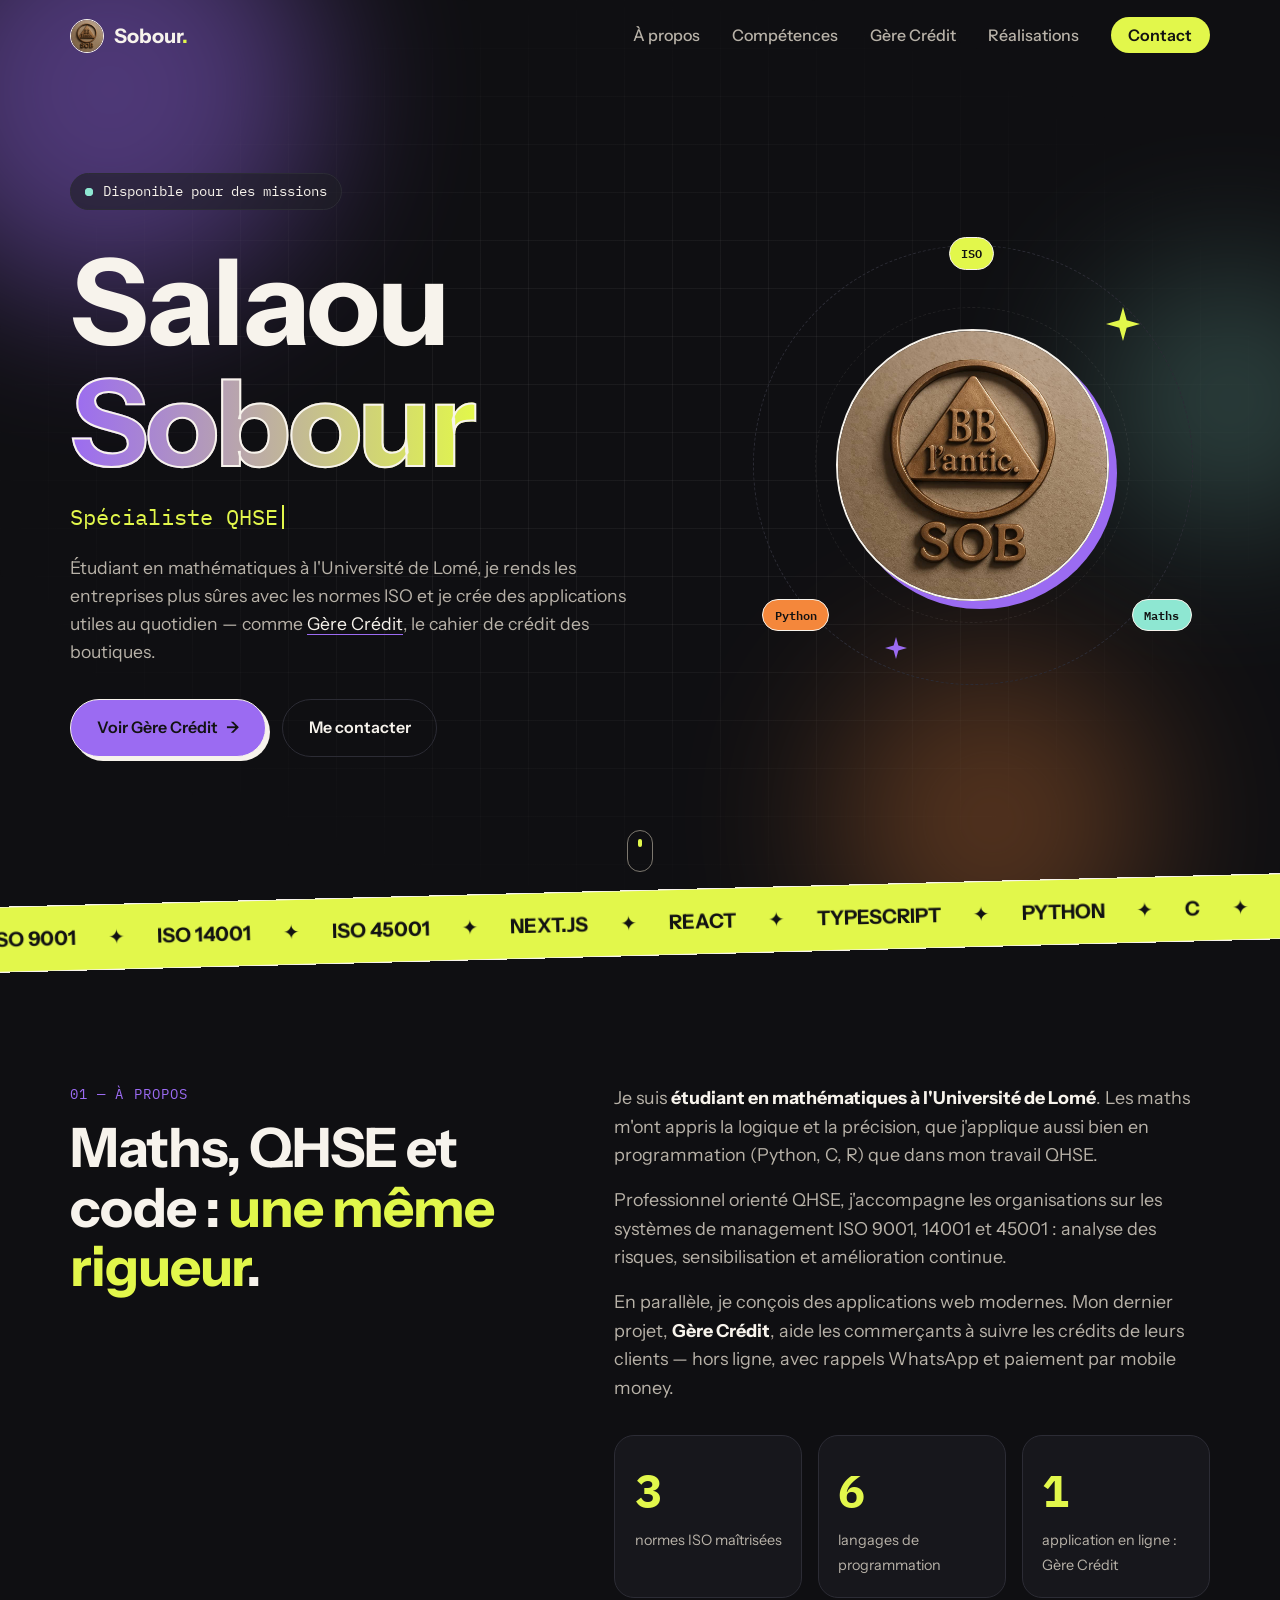
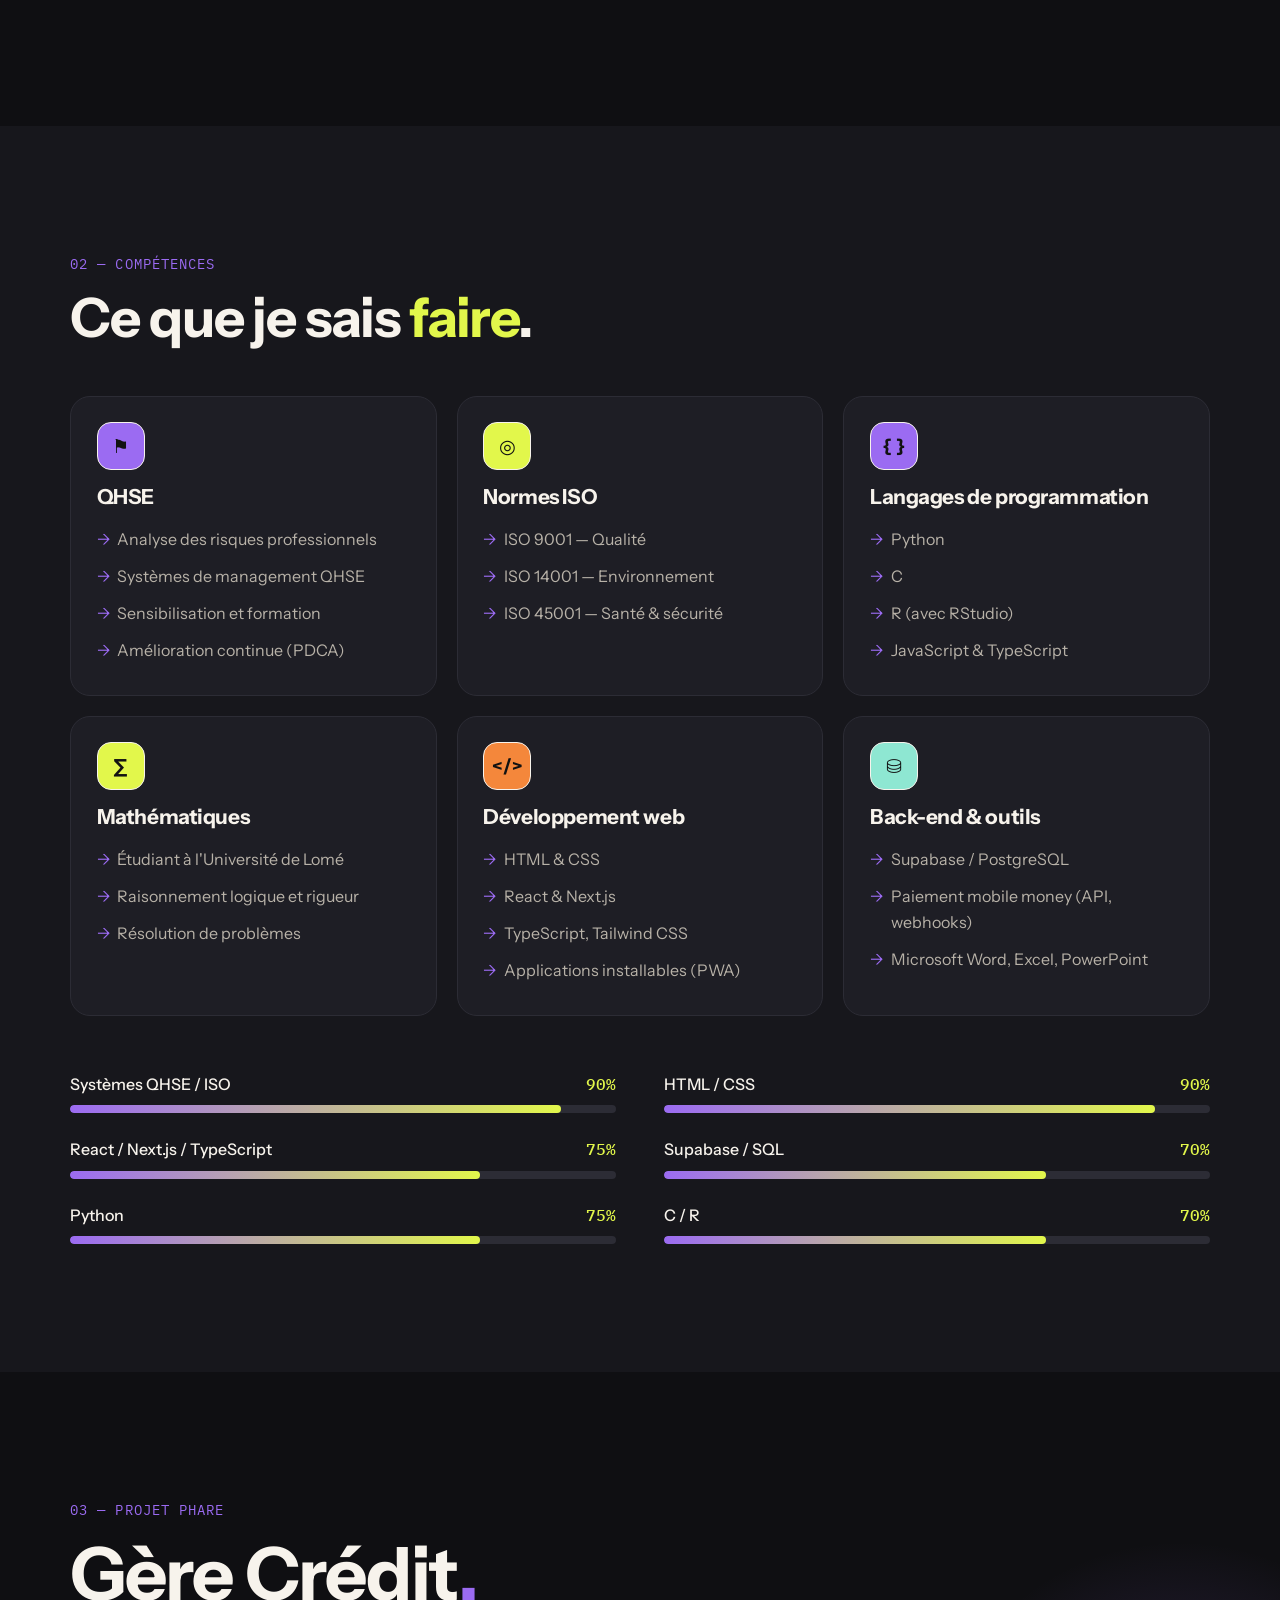
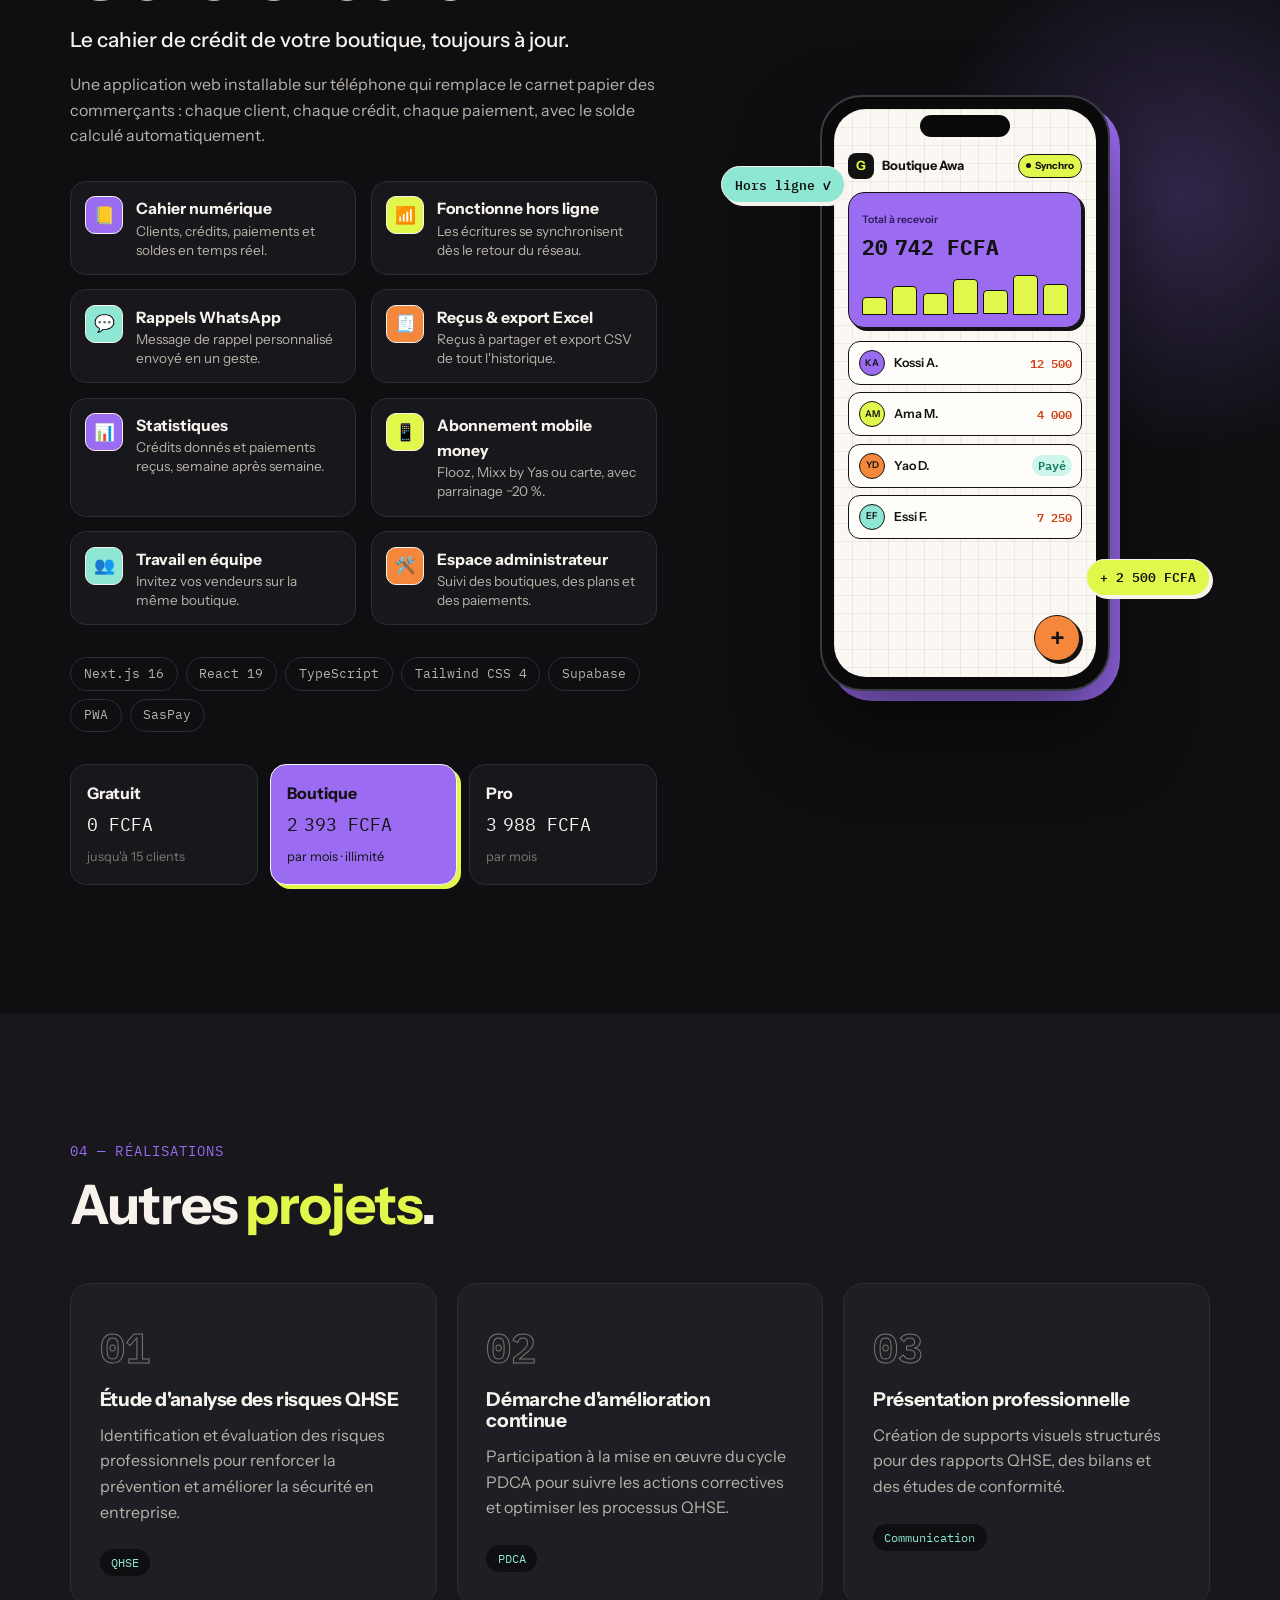
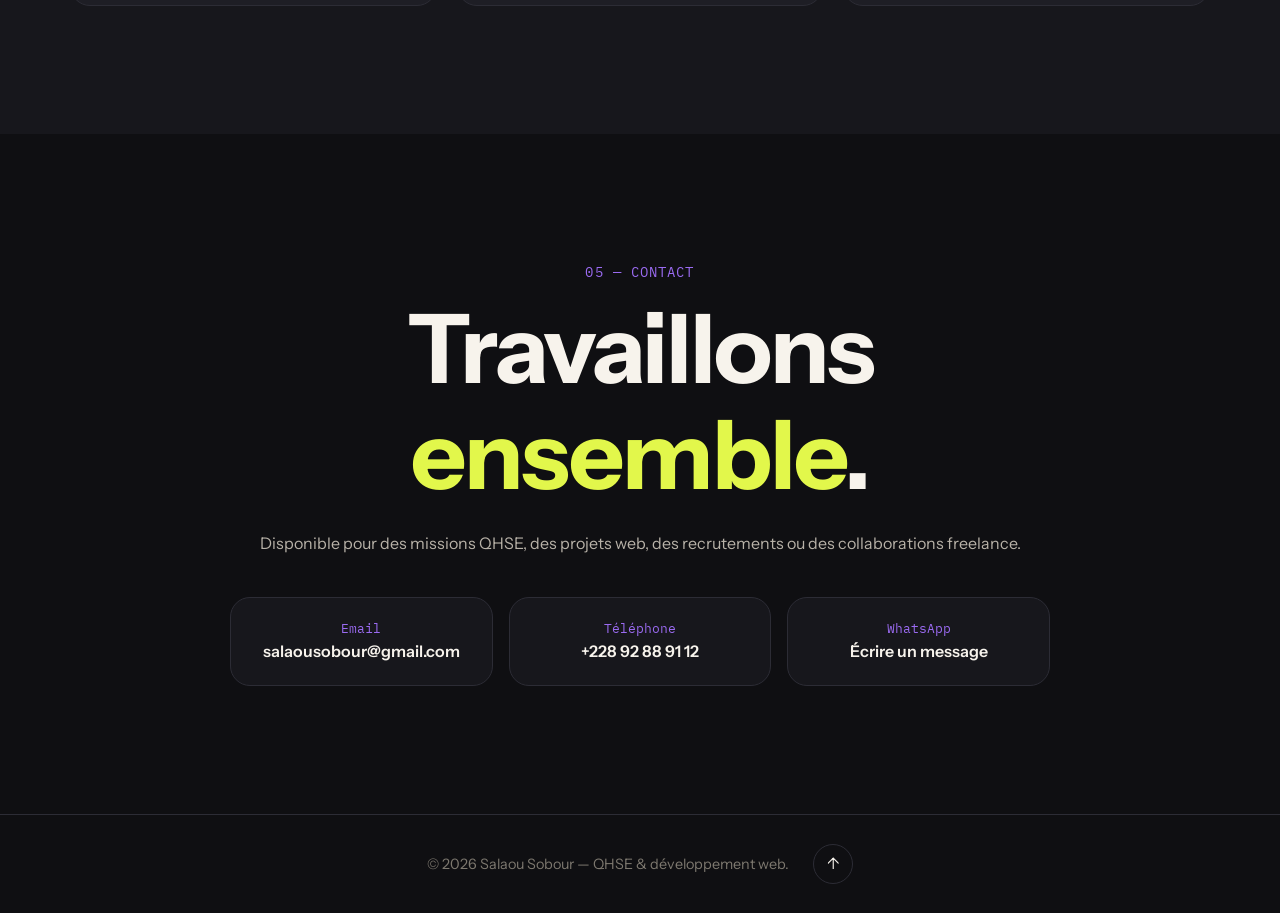
==== commit 239a4ca9: "Force le chargement des nouveaux styles (cache du navigateur sur ordinateur) Co-Authored-By: Claude " ====
--- a/index.html
+++ b/index.html
@@ -10,7 +10,7 @@
   <link rel="preconnect" href="https://fonts.googleapis.com">
   <link rel="preconnect" href="https://fonts.gstatic.com" crossorigin>
   <link href="https://fonts.googleapis.com/css2?family=IBM+Plex+Mono:wght@400;500;600&family=Instrument+Sans:wght@400;500;600;700&display=swap" rel="stylesheet">
-  <link rel="stylesheet" href="styles.css">
+  <link rel="stylesheet" href="styles.css?v=3">
 </head>
 <body>
   <!-- Barre de progression de lecture -->
@@ -325,6 +325,6 @@
     <a href="#accueil" class="to-top" aria-label="Revenir en haut">↑</a>
   </footer>
 
-  <script src="script.js"></script>
+  <script src="script.js?v=3"></script>
 </body>
 </html>
--- a/styles.css
+++ b/styles.css
@@ -34,6 +34,7 @@
   font-family: var(--font-sans);
   line-height: 1.6;
   -webkit-font-smoothing: antialiased;
+  overflow-x: hidden;
   overflow-x: clip;
 }
 img { max-width: 100%; display: block; }
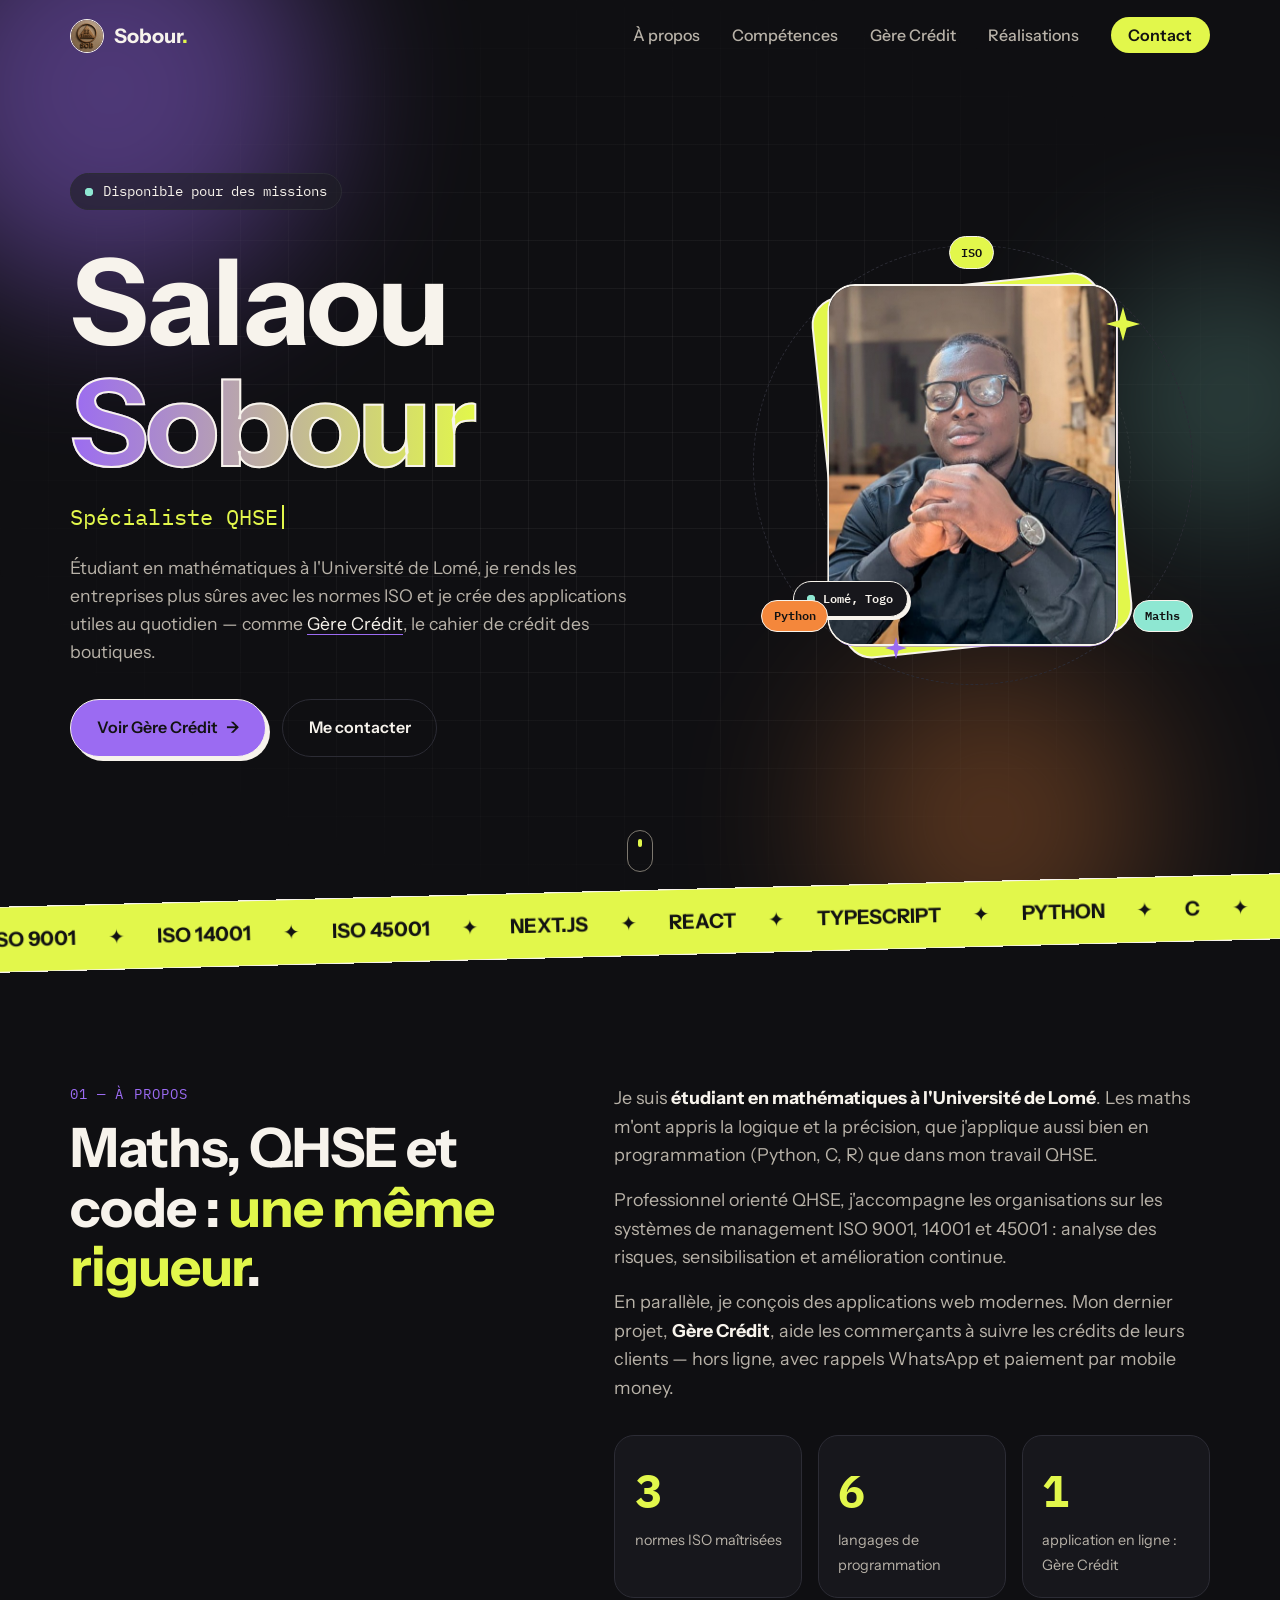
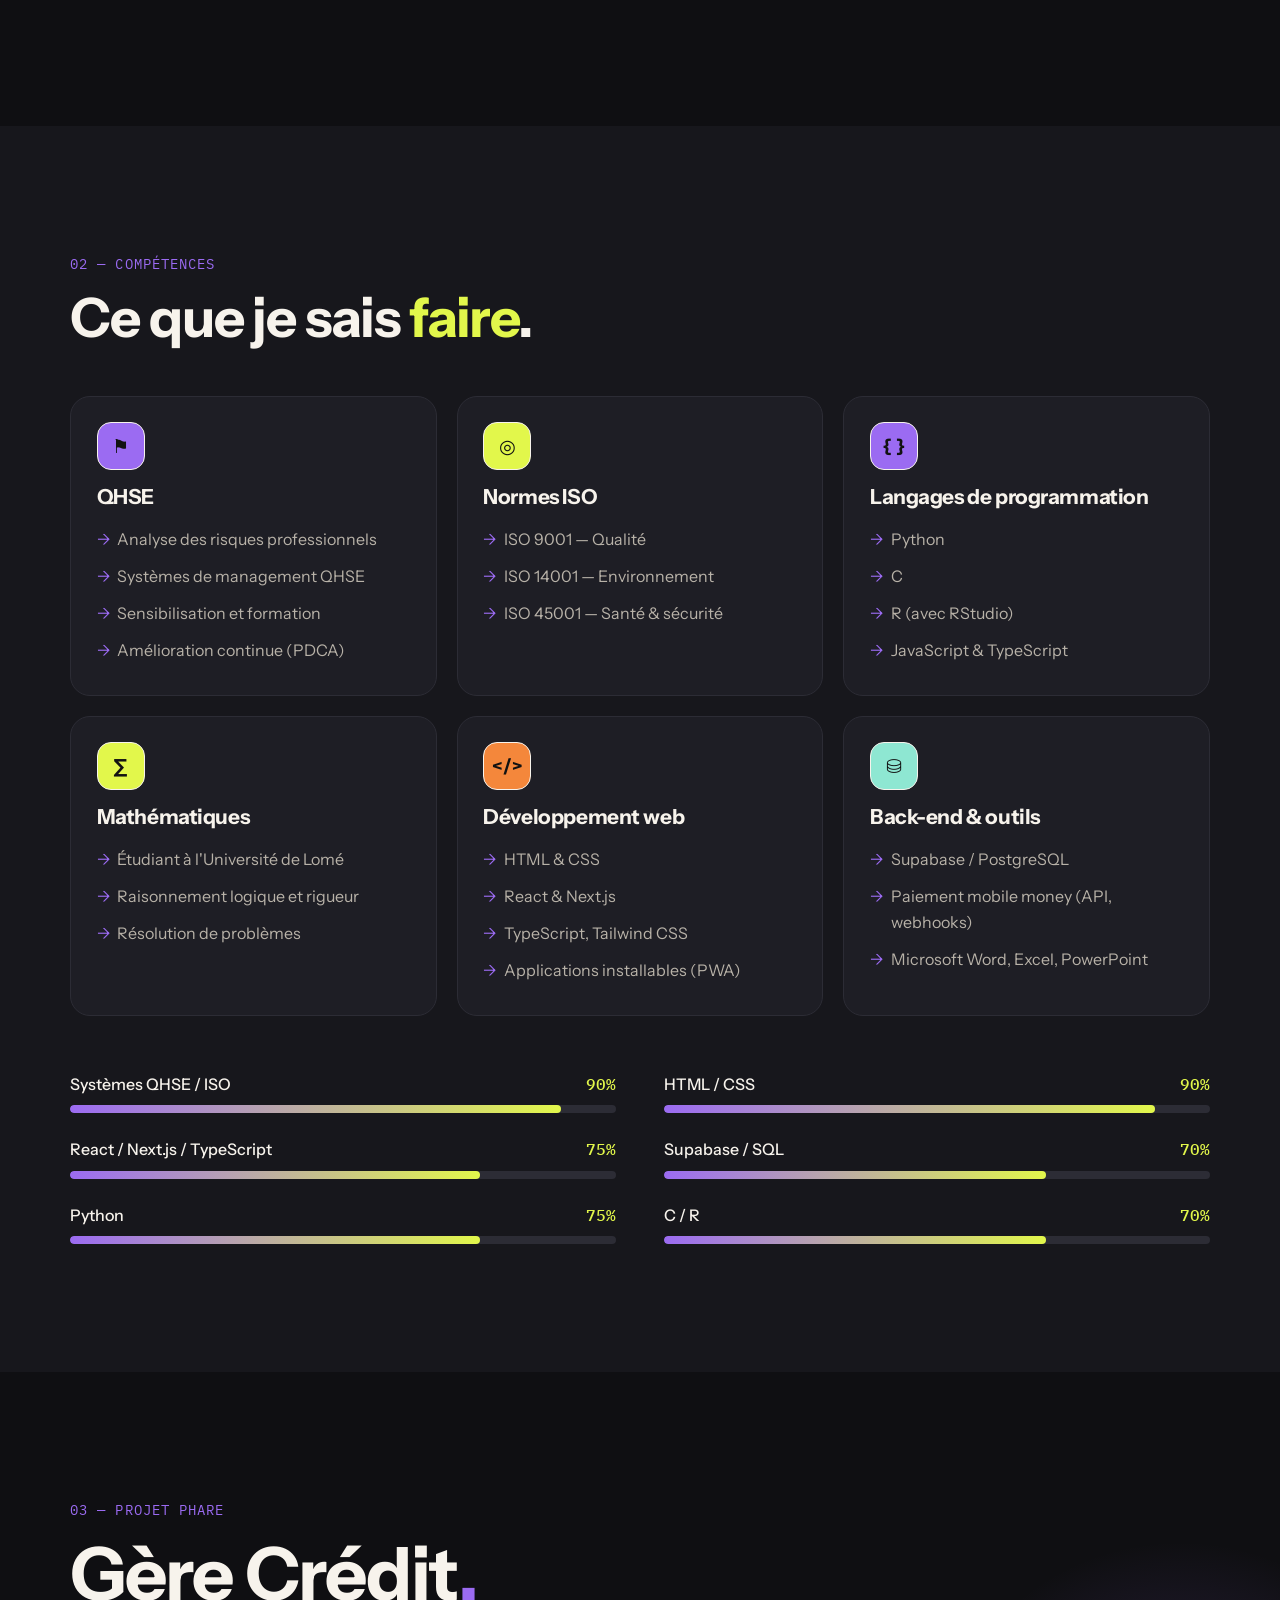
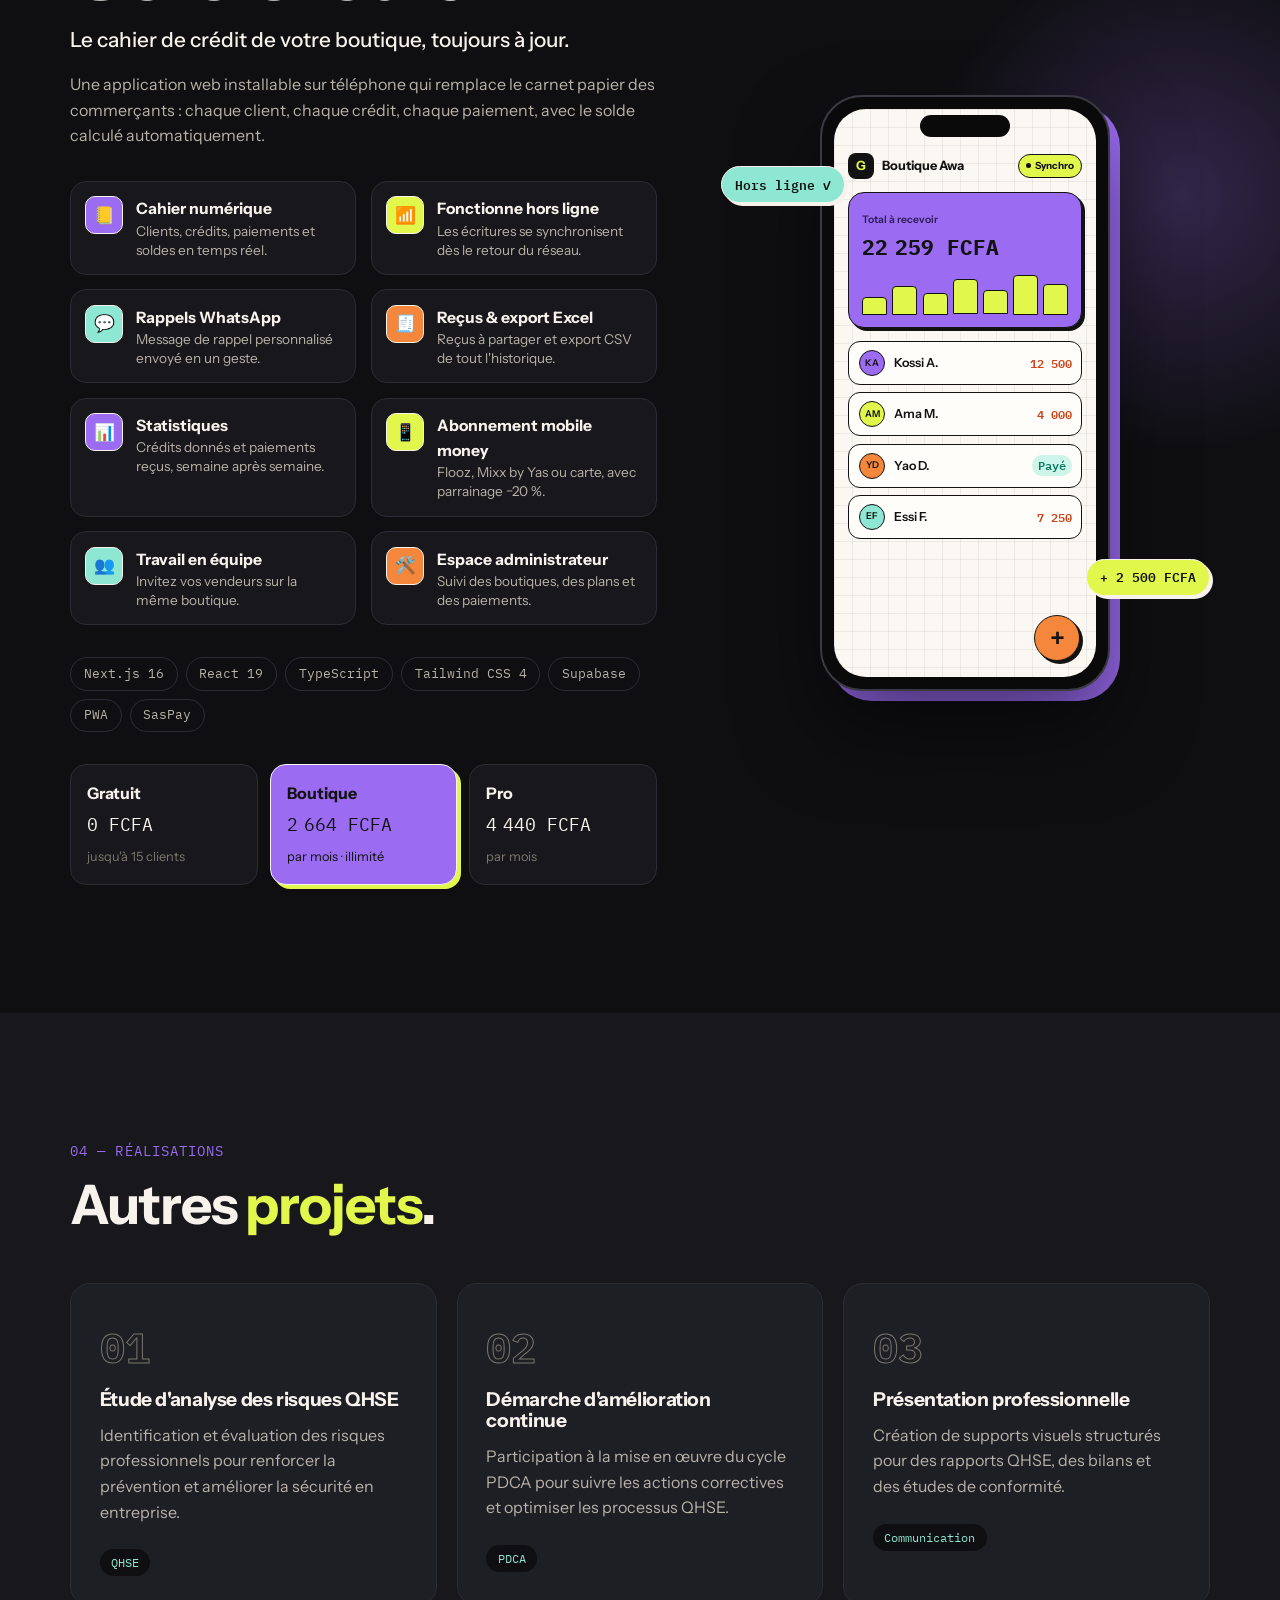
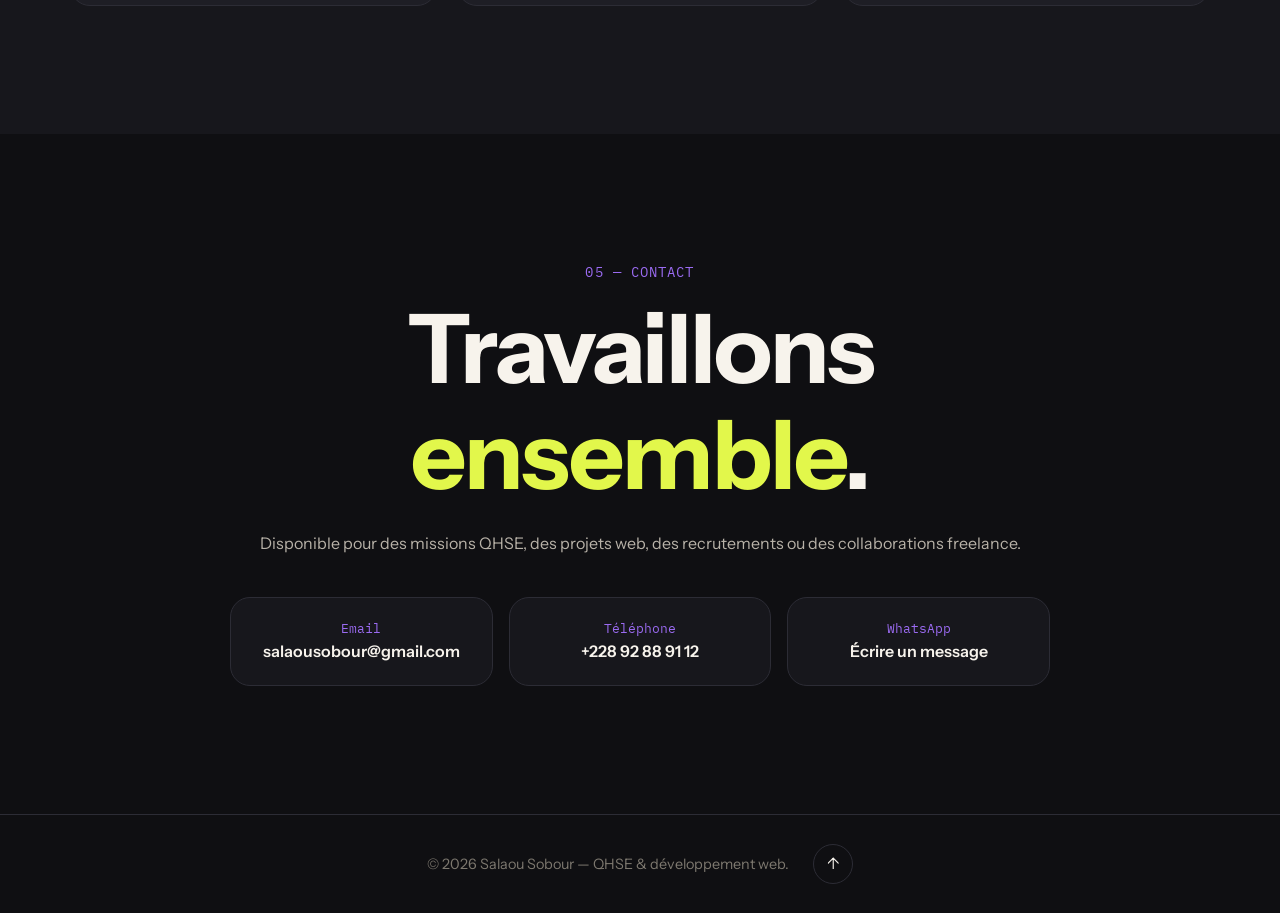
==== commit 33497b0e: "Ajoute la photo de profil avec cadre portrait et effets animés Co-Authored-By: Claude Opus 5.5 <nore" ====
--- a/index.html
+++ b/index.html
@@ -10,7 +10,7 @@
   <link rel="preconnect" href="https://fonts.googleapis.com">
   <link rel="preconnect" href="https://fonts.gstatic.com" crossorigin>
   <link href="https://fonts.googleapis.com/css2?family=IBM+Plex+Mono:wght@400;500;600&family=Instrument+Sans:wght@400;500;600;700&display=swap" rel="stylesheet">
-  <link rel="stylesheet" href="styles.css?v=3">
+  <link rel="stylesheet" href="styles.css?v=4">
 </head>
 <body>
   <!-- Barre de progression de lecture -->
@@ -71,7 +71,14 @@
             <span class="planet p2">Python</span>
             <span class="planet p3">Maths</span>
           </div>
-          <img class="avatar" src="img/logo-sob.jpg" alt="Logo SOB" width="260" height="260">
+          <figure class="portrait">
+            <span class="portrait-back" aria-hidden="true"></span>
+            <div class="portrait-card tilt">
+              <img src="img/sobour-portrait.jpg" alt="Photo de Salaou Sobour" width="600" height="750">
+              <span class="portrait-shine" aria-hidden="true"></span>
+            </div>
+            <figcaption class="portrait-badge"><span class="dot"></span> Lomé, Togo</figcaption>
+          </figure>
           <svg class="star star-a" viewBox="0 0 24 24" aria-hidden="true"><path d="M12 0l2.6 9.4L24 12l-9.4 2.6L12 24l-2.6-9.4L0 12l9.4-2.6z"/></svg>
           <svg class="star star-b" viewBox="0 0 24 24" aria-hidden="true"><path d="M12 0l2.6 9.4L24 12l-9.4 2.6L12 24l-2.6-9.4L0 12l9.4-2.6z"/></svg>
         </div>
@@ -325,6 +332,6 @@
     <a href="#accueil" class="to-top" aria-label="Revenir en haut">↑</a>
   </footer>
 
-  <script src="script.js?v=3"></script>
+  <script src="script.js?v=4"></script>
 </body>
 </html>
--- a/styles.css
+++ b/styles.css
@@ -207,14 +207,59 @@
 .btn-ghost:hover { border-color: var(--ink); background: rgba(247, 243, 236, .05); }
 
 .hero-visual { position: relative; display: grid; place-items: center; aspect-ratio: 1; max-width: 440px; justify-self: center; width: 100%; }
-.avatar {
-  width: 62%; height: auto; aspect-ratio: 1; object-fit: cover; border-radius: 50%;
-  border: 2px solid var(--ink); box-shadow: 8px 8px 0 var(--violet);
+/* Photo de profil : cadre portrait 4:5, ombre décalée, carte citron derrière */
+.portrait {
+  position: relative; z-index: 1; margin: 0; width: 66%; max-width: 100%;
   animation: float 6s ease-in-out infinite;
 }
+.portrait-back {
+  position: absolute; inset: 0; border-radius: 28px; background: var(--lime);
+  border: 2px solid var(--ink); transform: rotate(-6deg);
+  animation: back-sway 7s ease-in-out infinite alternate;
+}
+@keyframes back-sway { from { transform: rotate(-6deg); } to { transform: rotate(-2deg) translate(-6px, 4px); } }
+.portrait-card {
+  position: relative; aspect-ratio: 4 / 5; border-radius: 28px; overflow: hidden;
+  border: 2px solid var(--ink); background: var(--surface);
+  box-shadow: 10px 10px 0 var(--violet);
+  transition: box-shadow .4s var(--ease);
+  animation: photo-in 1.2s .3s cubic-bezier(.7, 0, .2, 1) both;
+}
+.portrait-card img {
+  width: 100%; height: 100%; object-fit: cover; object-position: 50% 30%;
+  animation: photo-zoom 1.6s .3s var(--ease) both;
+  transition: transform .6s var(--ease), filter .6s var(--ease);
+}
+/* Révélation : rideau qui s'ouvre de bas en haut, puis léger dézoom */
+@keyframes photo-in { from { clip-path: inset(100% 0 0 0 round 28px); } to { clip-path: inset(0 0 0 0 round 28px); } }
+@keyframes photo-zoom { from { transform: scale(1.25); filter: saturate(.4) brightness(.8); } }
+/* Reflet qui balaie la photo toutes les quelques secondes, et halo qui suit la souris */
+.portrait-shine {
+  position: absolute; inset: 0; pointer-events: none;
+  background:
+    radial-gradient(300px circle at var(--mx, 50%) var(--my, 30%), rgba(255, 255, 255, .18), transparent 55%),
+    linear-gradient(110deg, transparent 35%, rgba(255, 255, 255, .28) 50%, transparent 65%);
+  background-size: 100% 100%, 250% 100%;
+  background-position: 0 0, 150% 0;
+  animation: photo-sheen 6s 2s ease-in-out infinite;
+}
+@keyframes photo-sheen { 0% { background-position: 0 0, 150% 0; } 25%, 100% { background-position: 0 0, -60% 0; } }
+.portrait-card:hover { box-shadow: 14px 14px 0 var(--lime); }
+.portrait-card:hover img { transform: scale(1.06); filter: saturate(1.1) contrast(1.05); }
+.portrait-badge {
+  position: absolute; left: -12%; bottom: 8%; z-index: 2;
+  display: inline-flex; align-items: center; gap: .5rem;
+  font-family: var(--font-mono); font-size: .78rem; font-weight: 600; color: var(--ink);
+  padding: .45rem .85rem; border-radius: 999px; border: 1.5px solid var(--ink);
+  background: var(--bg-2); box-shadow: 3px 3px 0 var(--ink);
+  animation: float 5s -2s ease-in-out infinite;
+}
 @keyframes float { 50% { transform: translateY(-14px); } }
-.orbit { position: absolute; inset: 0; border: 1px dashed var(--line); border-radius: 50%; animation: spin 30s linear infinite; }
-.orbit::before { content: ""; position: absolute; inset: 14%; border: 1px dashed rgba(247, 243, 236, .08); border-radius: 50%; }
+/* Les cercles pointillés restent derrière la photo, les bulles qui tournent passent devant */
+.hero-visual::before, .hero-visual::after { content: ""; position: absolute; border-radius: 50%; pointer-events: none; }
+.hero-visual::before { inset: 0; border: 1px dashed var(--line); }
+.hero-visual::after { inset: 14%; border: 1px dashed rgba(247, 243, 236, .08); }
+.orbit { position: absolute; inset: 0; z-index: 3; border-radius: 50%; pointer-events: none; animation: spin 30s linear infinite; }
 .planet {
   position: absolute; font-family: var(--font-mono); font-size: .75rem; font-weight: 600; color: var(--on-color);
   padding: .35rem .7rem; border-radius: 999px; border: 1.5px solid var(--ink);
@@ -224,7 +269,7 @@
 .p2 { bottom: 12%; left: 2%; background: var(--orange); }
 .p3 { bottom: 12%; right: 0; background: var(--mint); }
 @keyframes spin { to { transform: rotate(360deg); } }
-.star { position: absolute; fill: var(--lime); animation: twinkle 2.8s ease-in-out infinite; }
+.star { position: absolute; z-index: 3; fill: var(--lime); animation: twinkle 2.8s ease-in-out infinite; }
 .star-a { width: 34px; top: 14%; right: 12%; }
 .star-b { width: 22px; bottom: 6%; left: 30%; fill: var(--violet); animation-delay: -1.4s; }
 @keyframes twinkle { 50% { transform: scale(.6) rotate(25deg); opacity: .6; } }
